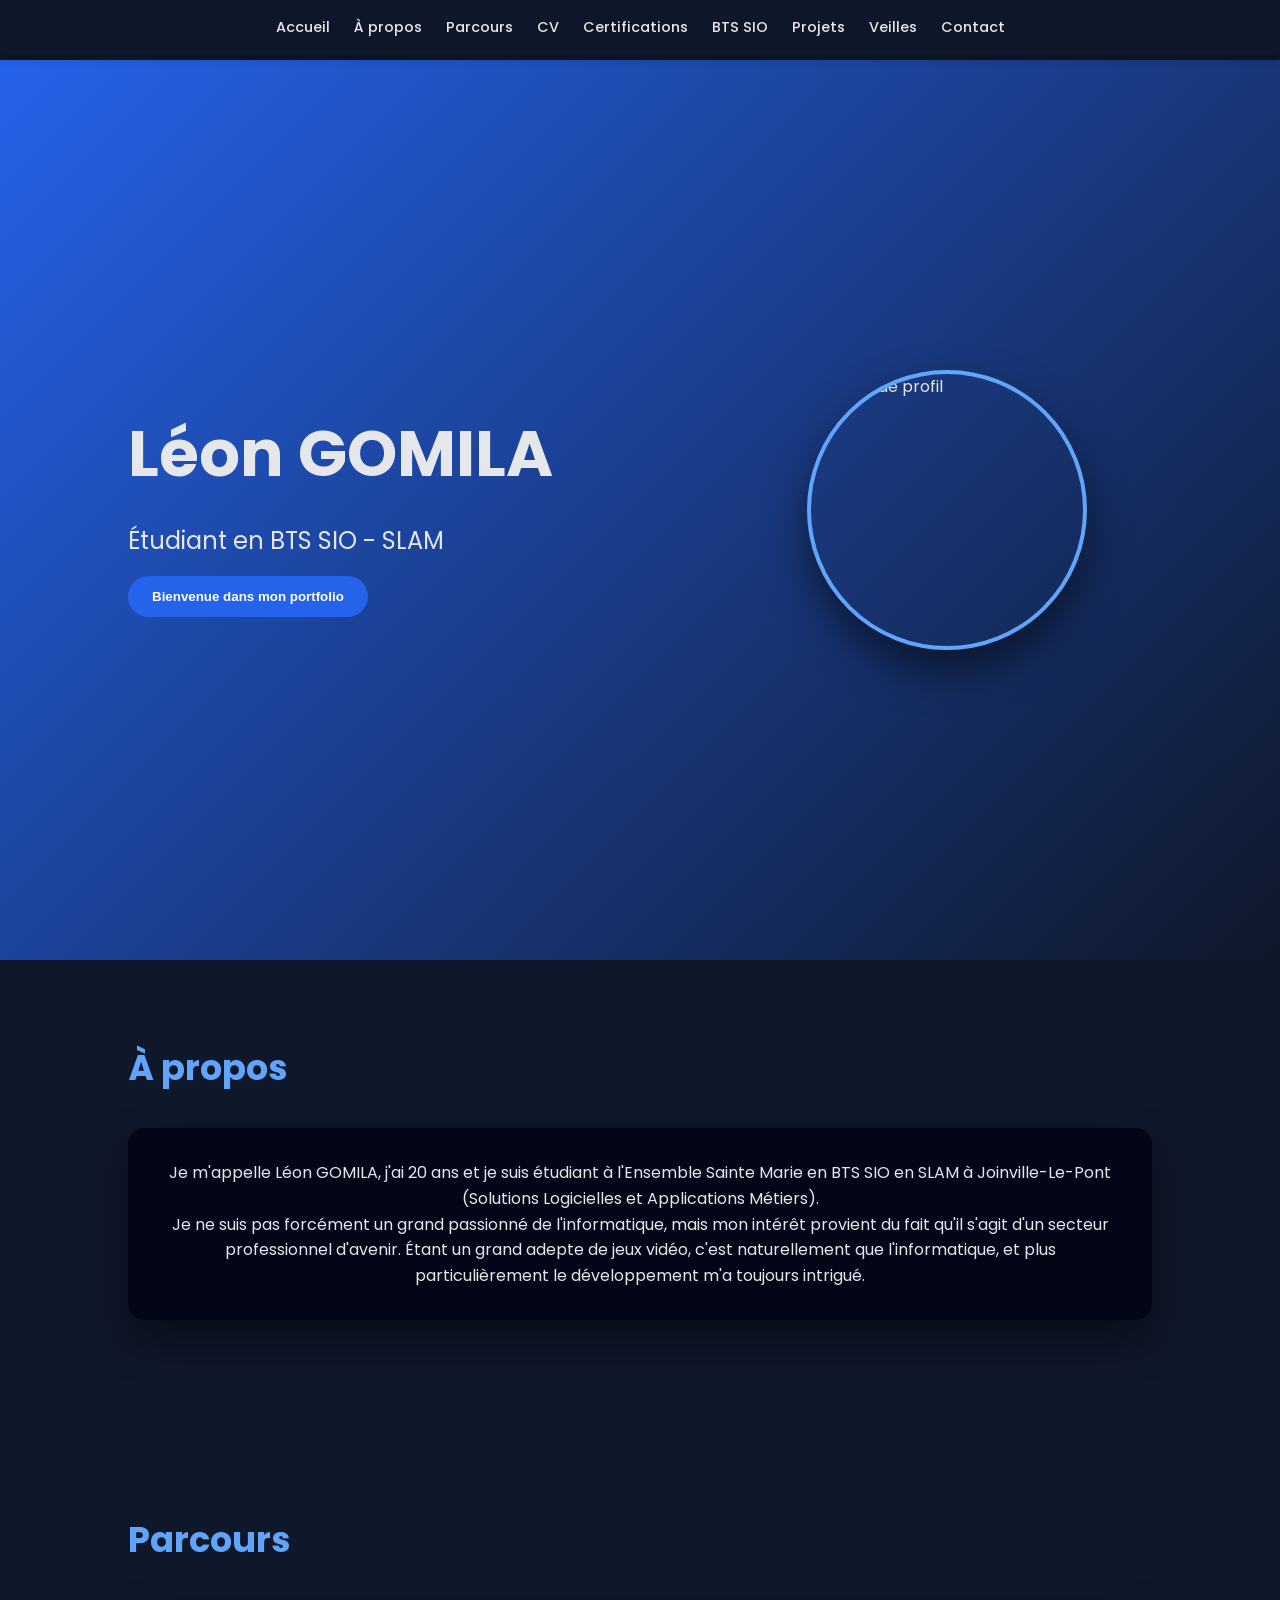
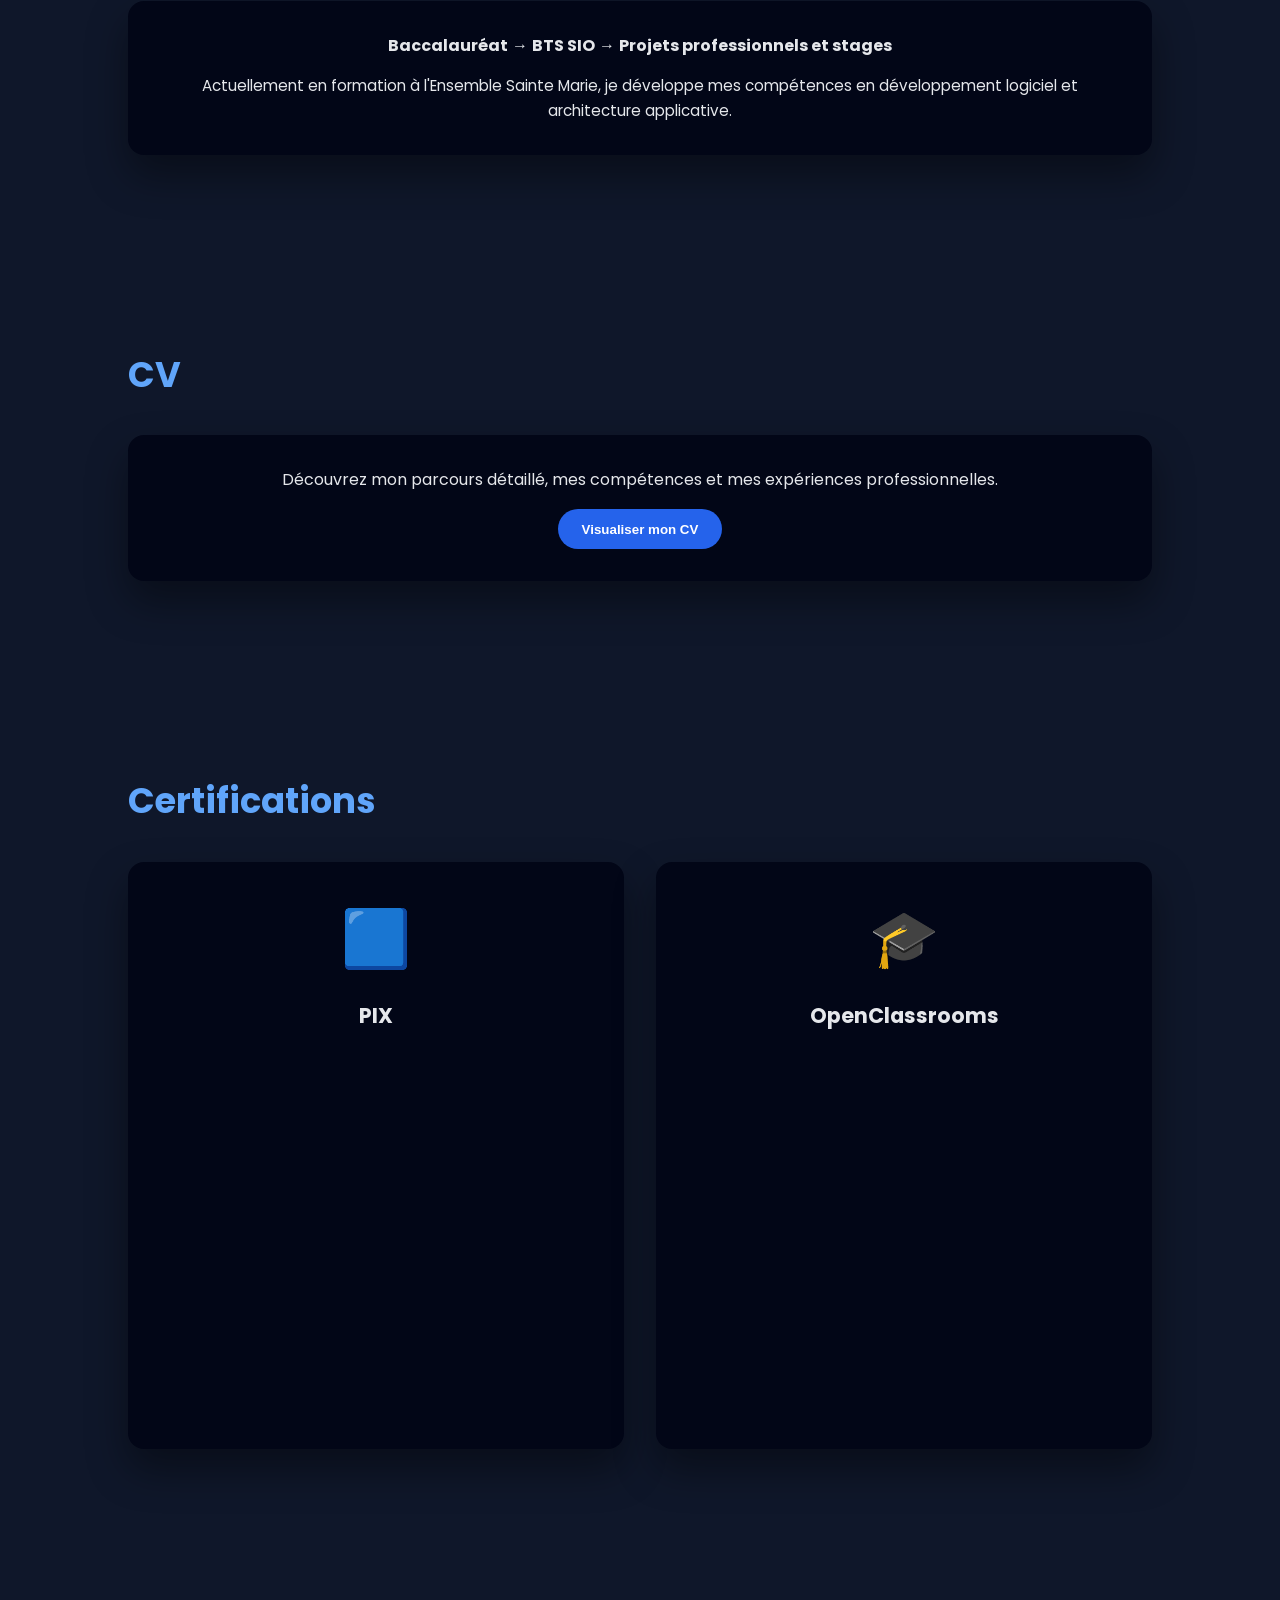
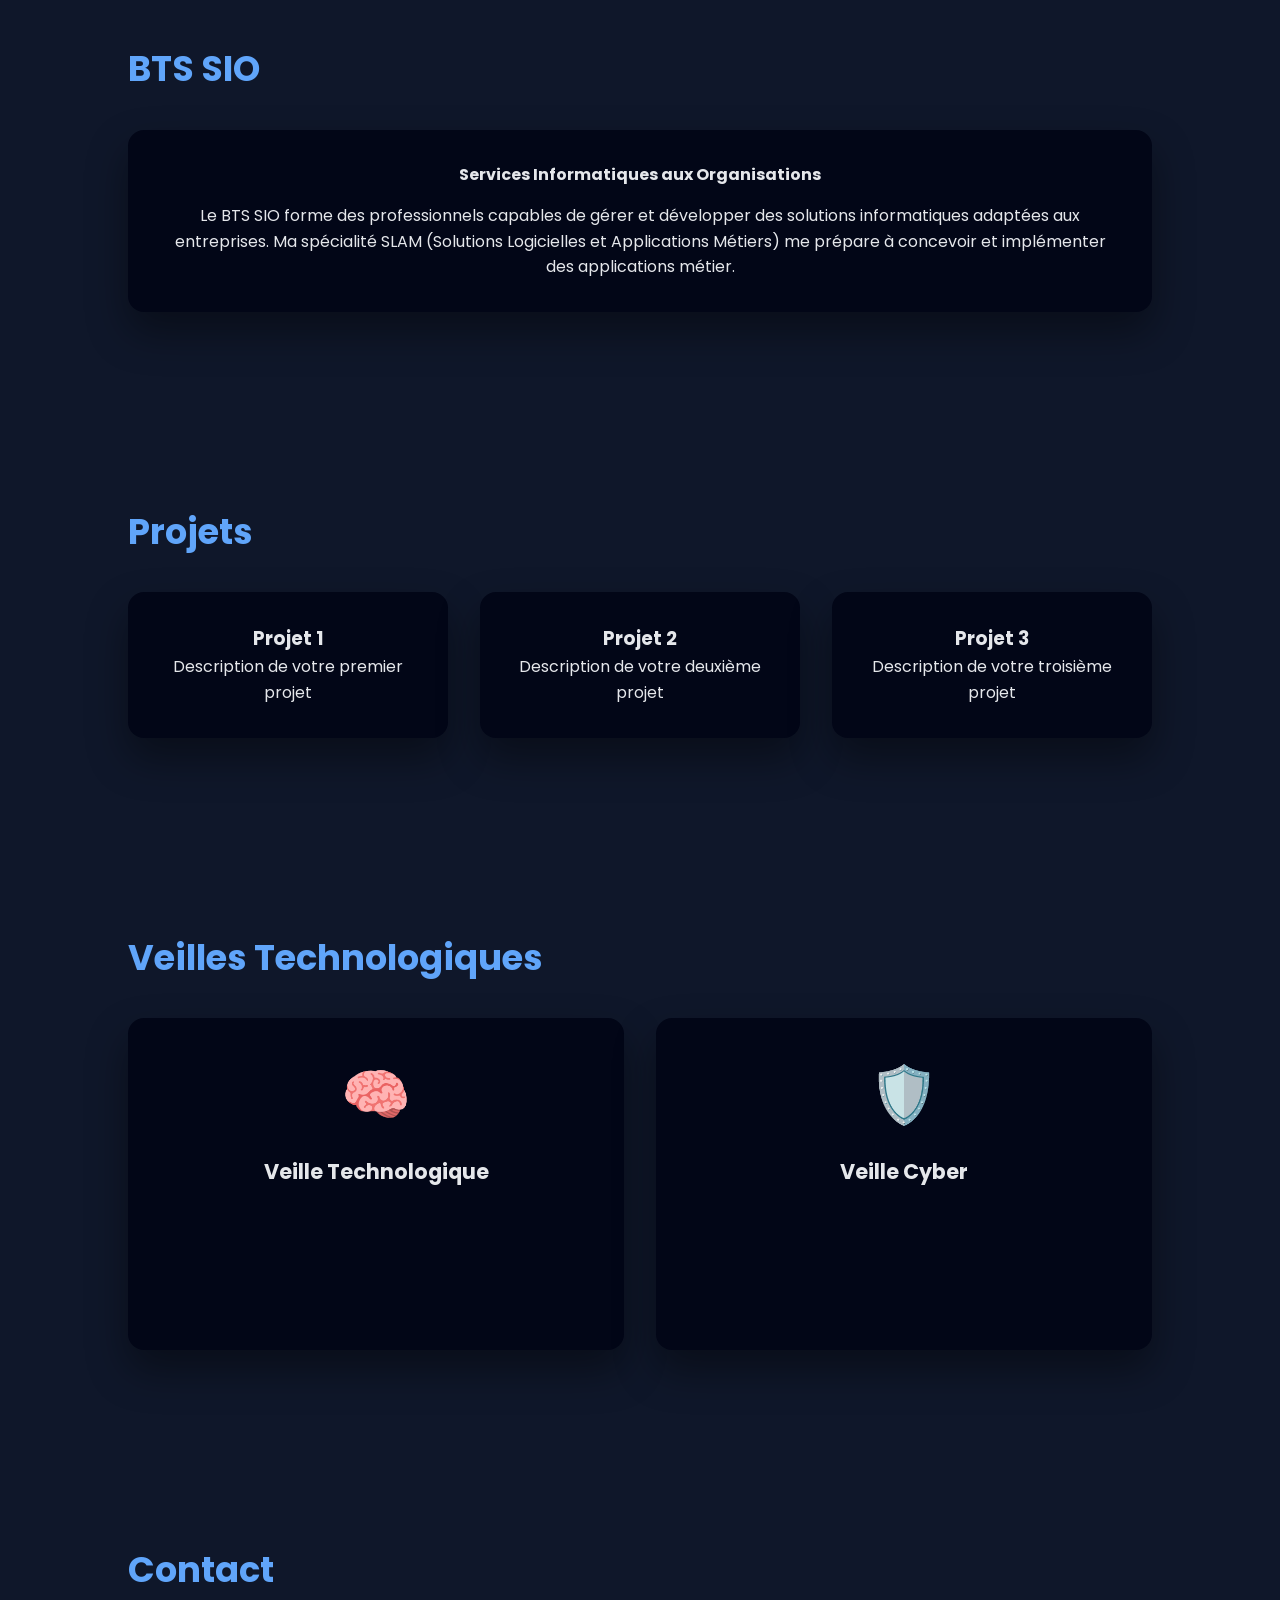
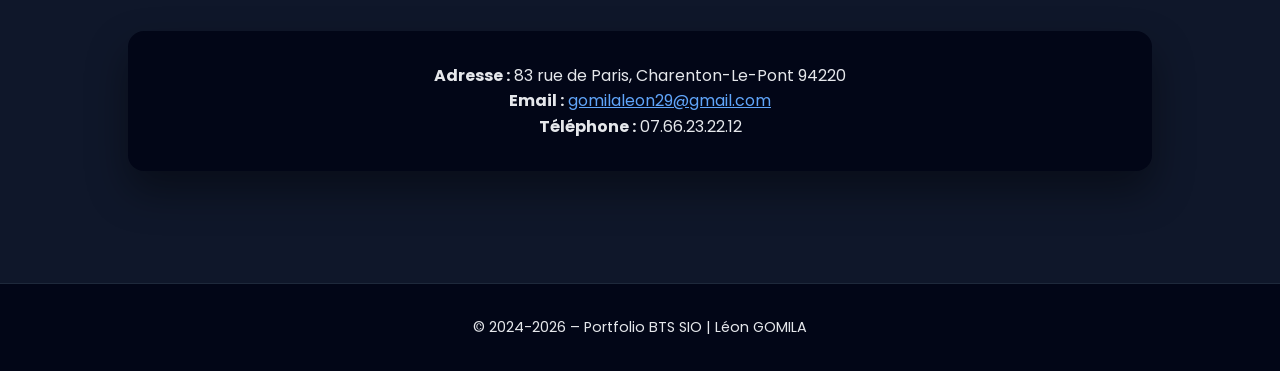
==== index.html @ b3cb07de "Add files via upload" ====
<!DOCTYPE html>
<html lang="fr">
<head>
  <meta charset="UTF-8" />
  <meta name="viewport" content="width=device-width, initial-scale=1.0" />
  <title>Portfolio | Léon GOMILA - BTS SIO</title>
  <link href="https://fonts.googleapis.com/css2?family=Poppins:wght@300;400;600;700&display=swap" rel="stylesheet">
  <link rel="stylesheet" href="css/style.css">
</head>
<body>

<nav>
  <a href="#accueil">Accueil</a>
  <a href="#apropos">À propos</a>
  <a href="#parcours">Parcours</a>
  <a href="#cv">CV</a>
  <a href="#certifications">Certifications</a>
  <a href="#bts">BTS SIO</a>
  <a href="#projets">Projets</a>
  <a href="#veilles">Veilles</a>
  <a href="#contact">Contact</a>
</nav>

<header id="accueil">
  <div>
    <h1>Léon GOMILA</h1>
    <p>Étudiant en BTS SIO - SLAM</p>
    <button>Bienvenue dans mon portfolio</button>
  </div>

  <div class="hero-photo">
    <img src="assets/images/photo-profil.jpg" alt="Photo de profil">
  </div>
</header>

<section id="apropos">
  <h2>À propos</h2>
  <div class="card">
    <p>Je m'appelle Léon GOMILA, j'ai 20 ans et je suis étudiant à l'Ensemble Sainte Marie en BTS SIO en SLAM à Joinville-Le-Pont (Solutions Logicielles et Applications Métiers).</p>
    
    <p>Je ne suis pas forcément un grand passionné de l'informatique, mais mon intérêt provient du fait qu'il s'agit d'un secteur professionnel d'avenir. Étant un grand adepte de jeux vidéo, c'est naturellement que l'informatique, et plus particulièrement le développement m'a toujours intrigué.</p>
  </div>
</section>

<section id="parcours">
  <h2>Parcours</h2>
  <div class="card">
    <p><strong>Baccalauréat</strong> → <strong>BTS SIO</strong> → <strong>Projets professionnels et stages</strong></p>
    <p style="margin-top: 1rem; font-size: 0.95rem;">Actuellement en formation à l'Ensemble Sainte Marie, je développe mes compétences en développement logiciel et architecture applicative.</p>
  </div>
</section>

<section id="cv">
  <h2>CV</h2>
  <div class="card">
    <p>Découvrez mon parcours détaillé, mes compétences et mes expériences professionnelles.</p>
    <a href="assets/pdf/CV.pdf"><button>Visualiser mon CV</button></a>
  </div>
</section>

<section id="certifications">
  <h2>Certifications</h2>
  <div class="grid">

    <div class="card cert">
      <div class="cert-icon">🟦</div>
      <h3>PIX</h3>
      <div class="cert-hover">
        <p>Certificat PIX - Compétences numériques</p>
        <a href="assets/pdf/certificat-PIX.pdf"><button>Voir le Certificat</button></a>
      </div>
    </div>

    <div class="card cert">
      <div class="cert-icon">🎓</div>
      <h3>OpenClassrooms</h3>
      <div class="cert-hover">
        <p>• Initiez-vous au test et à la qualité logiciel</p>
        <p>• Écrivez la documentation technique</p>
        <p>• Initiez-vous au Deep Learning</p>
        <p>• Objectif IA : l'intelligence artificielle</p>
        <p>• Gérez votre projet informatique</p>
        <p>• Gestion de projet agile</p>
        <p>• Gérer du code avec Git et GitHub</p>
        <p>• Sécurisez vos applications</p>
        <p>• ANSSI : 12 pratiques de sécurité</p>
        <p>• Découvrez la sécurité numérique</p>
        <p>• Analysez et gérez les risques SI</p>
        <a href="assets/pdf/certifications-openclassrooms.pdf"><button>Voir les Certifications</button></a>
      </div>
    </div>

  </div>
</section>

<section id="bts">
  <h2>BTS SIO</h2>
  <div class="card">
    <p><strong>Services Informatiques aux Organisations</strong></p>
    <p style="margin-top: 1rem;">Le BTS SIO forme des professionnels capables de gérer et développer des solutions informatiques adaptées aux entreprises. Ma spécialité SLAM (Solutions Logicielles et Applications Métiers) me prépare à concevoir et implémenter des applications métier.</p>
  </div>
</section>

<section id="projets">
  <h2>Projets</h2>
  <div class="grid">
    <div class="card">
      <h3>Projet 1</h3>
      <p>Description de votre premier projet</p>
    </div>
    <div class="card">
      <h3>Projet 2</h3>
      <p>Description de votre deuxième projet</p>
    </div>
    <div class="card">
      <h3>Projet 3</h3>
      <p>Description de votre troisième projet</p>
    </div>
  </div>
</section>

<section id="veilles">
  <h2>Veilles Technologiques</h2>
  <div class="grid">

    <div class="card cert">
      <div class="cert-icon">🧠</div>
      <h3>Veille Technologique</h3>
      <div class="cert-hover">
        <p>• Frameworks & langages récents</p>
        <p>• Intelligence artificielle & IA générative</p>
        <p>• Cloud, DevOps & outils modernes</p>
        <p>• Nouvelles pratiques de développement</p>
      </div>
    </div>

    <div class="card cert">
      <div class="cert-icon">🛡️</div>
      <h3>Veille Cyber</h3>
      <div class="cert-hover">
        <p>• Vulnérabilités & failles récentes</p>
        <p>• Actualités ANSSI / CERT-FR</p>
        <p>• Bonnes pratiques de sécurité</p>
        <p>• Attaques et moyens de protection</p>
      </div>
    </div>

  </div>
</section>

<section id="contact">
  <h2>Contact</h2>
  <div class="card">
    <p><strong>Adresse :</strong> 83 rue de Paris, Charenton-Le-Pont 94220</p>
    <p><strong>Email :</strong> <a href="mailto:gomilaleon29@gmail.com" style="color: #60a5fa;">gomilaleon29@gmail.com</a></p>
    <p><strong>Téléphone :</strong> 07.66.23.22.12</p>
  </div>
</section>

<footer>
  <p>© 2024-2026 – Portfolio BTS SIO | Léon GOMILA</p>
</footer>

<script src="js/script.js"></script>
</body>
</html>
---- css/style.css ----
* {
  margin: 0;
  padding: 0;
  box-sizing: border-box;
}

body {
  font-family: 'Poppins', sans-serif;
  background: #0f172a;
  color: #e5e7eb;
  line-height: 1.6;
}

/* ===== NAVIGATION ===== */
nav {
  position: fixed;
  top: 0;
  width: 100%;
  background: rgba(15, 23, 42, 0.95);
  padding: 1rem;
  display: flex;
  justify-content: center;
  gap: 1.5rem;
  z-index: 100;
  box-shadow: 0 2px 10px rgba(0, 0, 0, 0.3);
}

nav a {
  color: #e5e7eb;
  text-decoration: none;
  font-size: 0.9rem;
  transition: color 0.3s;
  font-weight: 500;
}

nav a:hover {
  color: #60a5fa;
}

/* ===== HEADER / HERO ===== */
header {
  min-height: 100vh;
  display: grid;
  grid-template-columns: 1.2fr 0.8fr;
  align-items: center;
  padding: 0 10%;
  background: linear-gradient(135deg, #2563eb, #0f172a);
  margin-top: 60px;
}

header h1 {
  font-size: 4rem;
  font-weight: 700;
  text-align: left;
}

header p {
  font-size: 1.5rem;
  margin-top: 1rem;
  text-align: left;
}

.hero-photo {
  display: flex;
  justify-content: center;
}

.hero-photo img {
  width: 280px;
  height: 280px;
  object-fit: cover;
  border-radius: 50%;
  border: 4px solid #60a5fa;
  box-shadow: 0 20px 40px rgba(0, 0, 0, 0.5);
}

/* ===== SECTIONS ===== */
section {
  padding: 5rem 10%;
}

section h2 {
  font-size: 2.2rem;
  margin-bottom: 2rem;
  color: #60a5fa;
}

/* ===== CARDS ===== */
.card {
  background: #020617;
  padding: 2rem;
  border-radius: 16px;
  box-shadow: 0 20px 40px rgba(0, 0, 0, 0.4);
  margin-bottom: 2rem;
  text-align: center;
  transition: transform 0.3s, box-shadow 0.3s;
}

.card:hover {
  transform: translateY(-4px);
  box-shadow: 0 30px 50px rgba(37, 99, 235, 0.2);
}

/* ===== GRID ===== */
.grid {
  display: grid;
  grid-template-columns: repeat(auto-fit, minmax(220px, 1fr));
  gap: 2rem;
}

/* ===== CERTIFICATIONS & VEILLES ===== */
.cert {
  position: relative;
  cursor: pointer;
  transition: transform 0.3s;
}

.cert:hover {
  transform: translateY(-6px);
}

.cert-icon {
  font-size: 3.5rem;
  color: #60a5fa;
  margin-bottom: 1rem;
}

.cert h3 {
  font-size: 1.3rem;
  margin-bottom: 1rem;
  color: #e5e7eb;
}

.cert-hover {
  opacity: 0;
  transform: translateY(10px);
  transition: opacity 0.3s, transform 0.3s;
  margin-top: 1rem;
  font-size: 0.85rem;
}

.cert:hover .cert-hover {
  opacity: 1;
  transform: translateY(0);
}

.cert-hover p {
  margin: 0.5rem 0;
  line-height: 1.5;
}

/* ===== BUTTONS ===== */
button {
  background: #2563eb;
  border: none;
  padding: 0.8rem 1.5rem;
  border-radius: 30px;
  color: white;
  font-weight: 600;
  cursor: pointer;
  transition: transform 0.2s, background 0.3s;
  margin-top: 1rem;
}

button:hover {
  background: #1d4ed8;
  transform: translateY(-2px);
}

/* ===== FOOTER ===== */
footer {
  text-align: center;
  padding: 2rem;
  background: #020617;
  font-size: 0.9rem;
  border-top: 1px solid #1e293b;
}

/* ===== RESPONSIVE ===== */
@media (max-width: 768px) {
  header {
    grid-template-columns: 1fr;
    margin-top: 60px;
    padding: 2rem 5%;
  }

  header h1 {
    font-size: 2.5rem;
    text-align: center;
  }

  header p {
    text-align: center;
  }

  .hero-photo {
    margin-top: 2rem;
  }

  nav {
    flex-wrap: wrap;
    gap: 1rem;
    padding: 0.5rem;
  }

  nav a {
    font-size: 0.8rem;
  }

  section {
    padding: 3rem 5%;
  }

  section h2 {
    font-size: 1.8rem;
  }

  .grid {
    grid-template-columns: 1fr;
  }
}
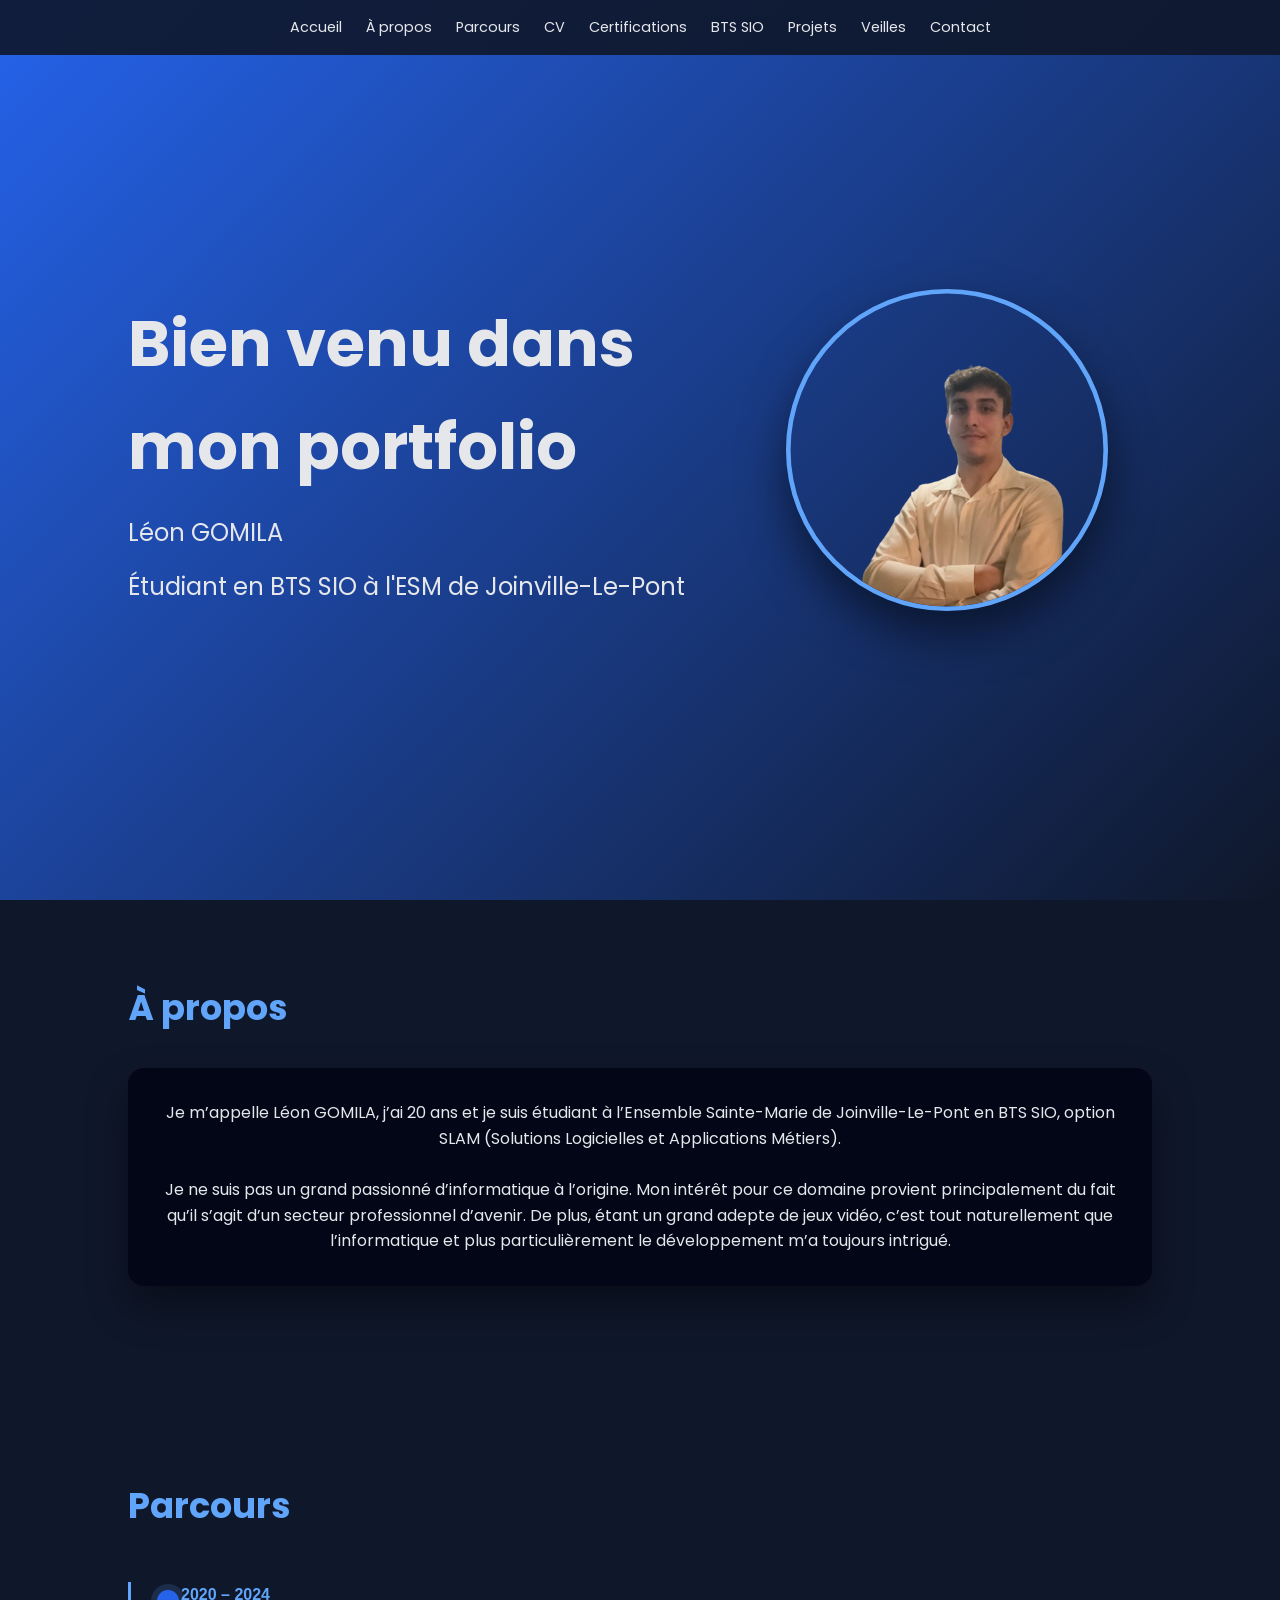
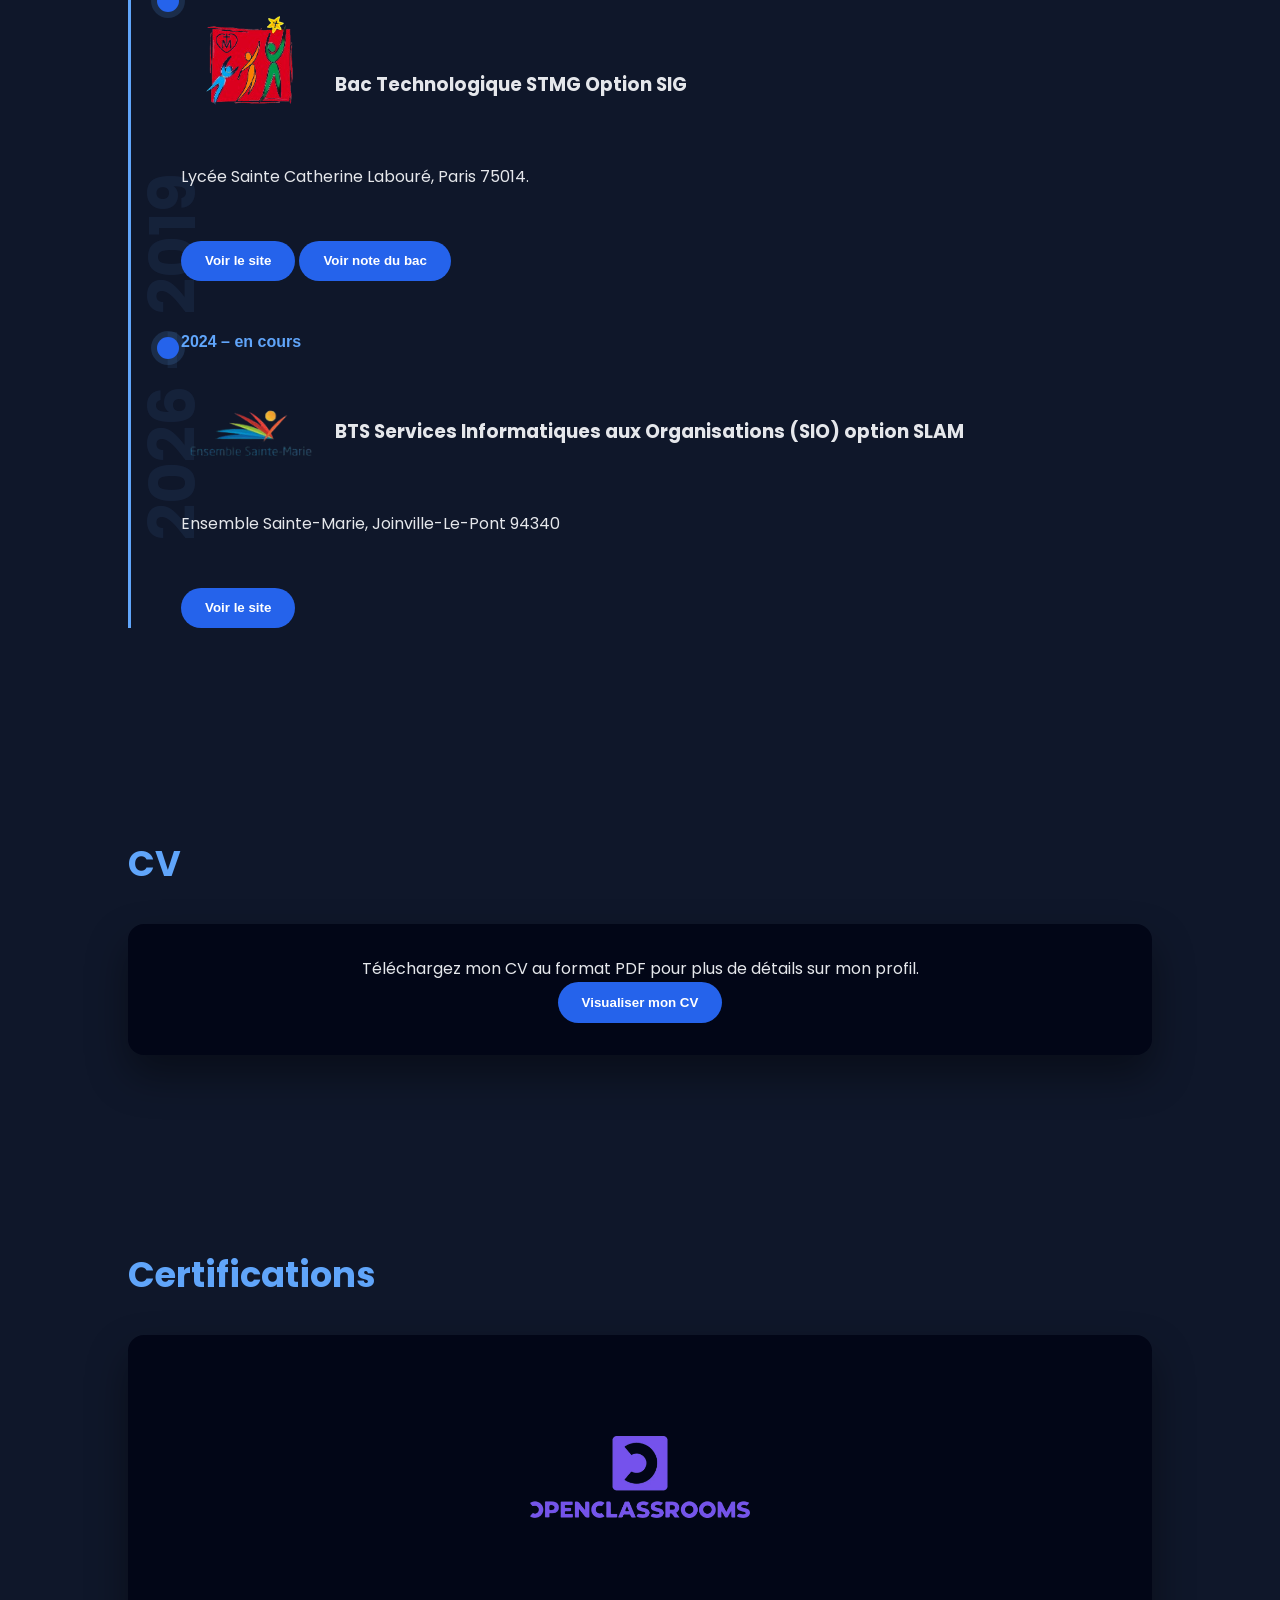
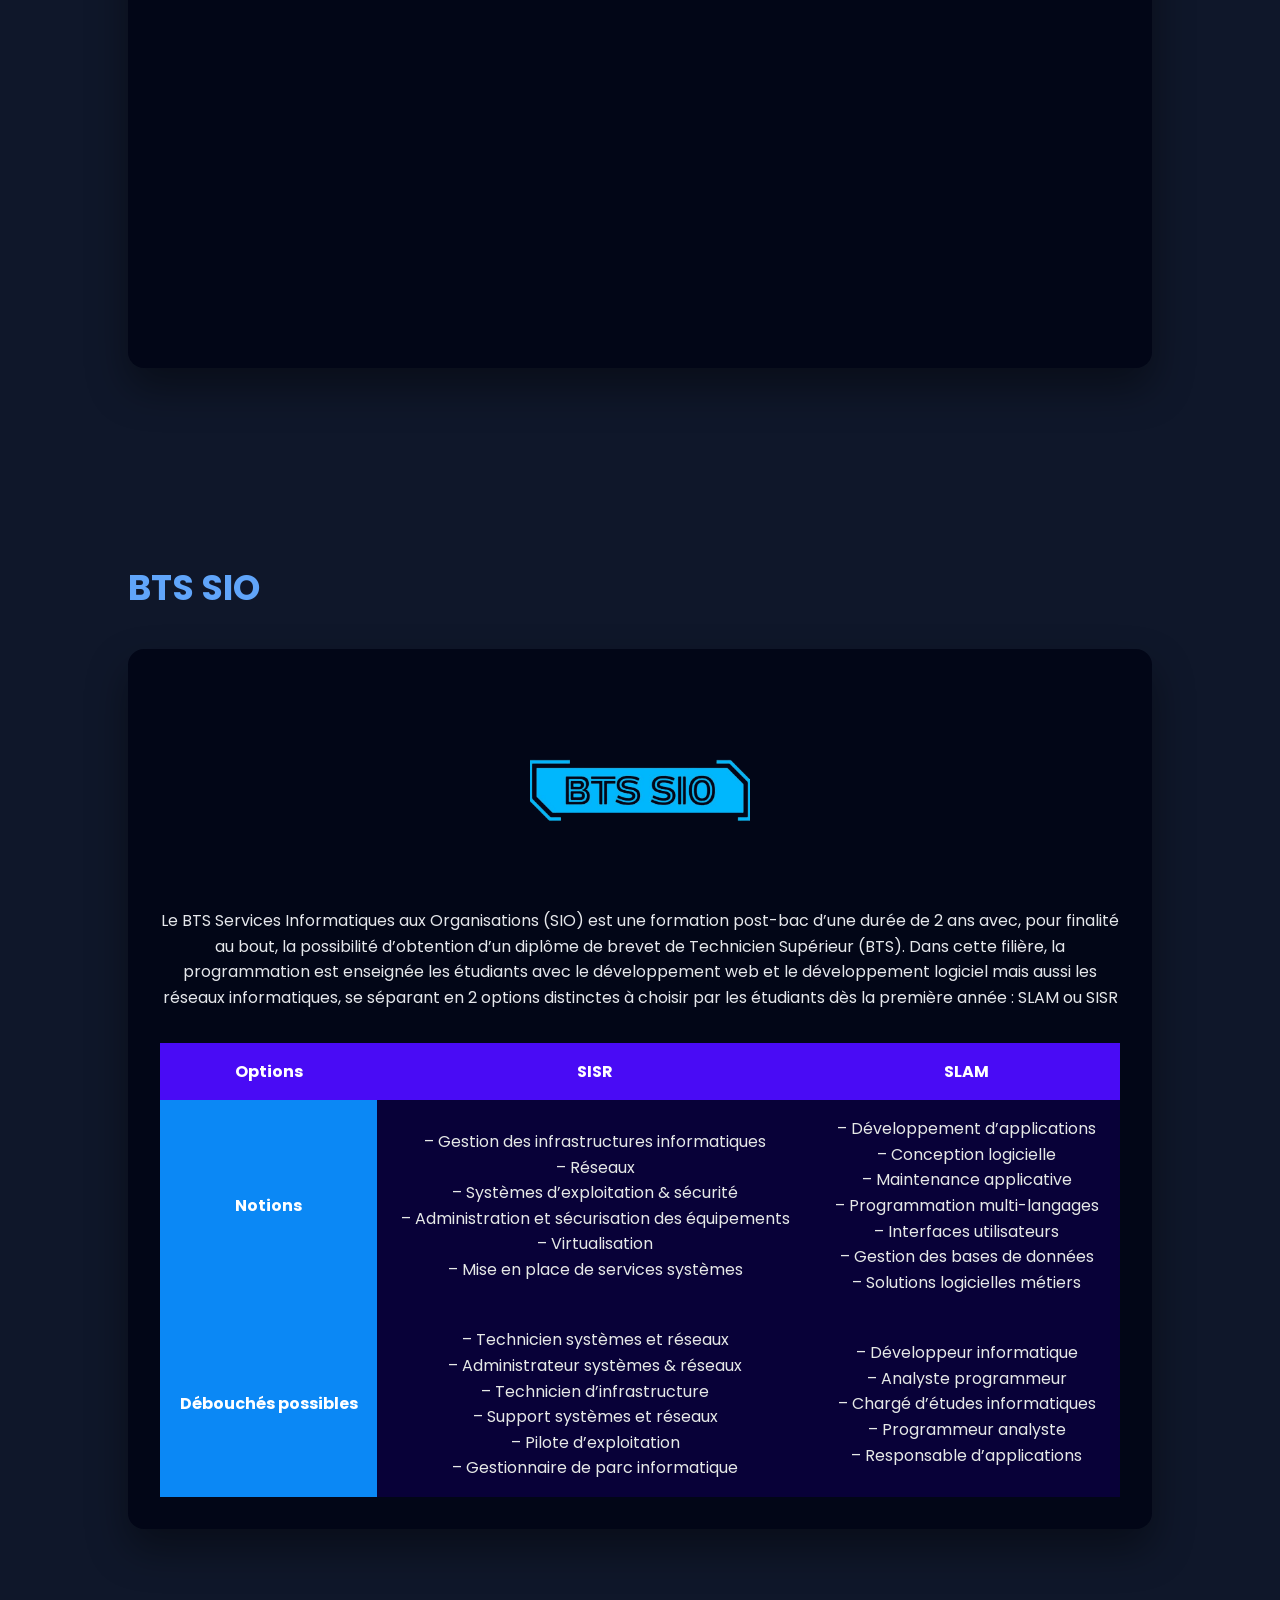
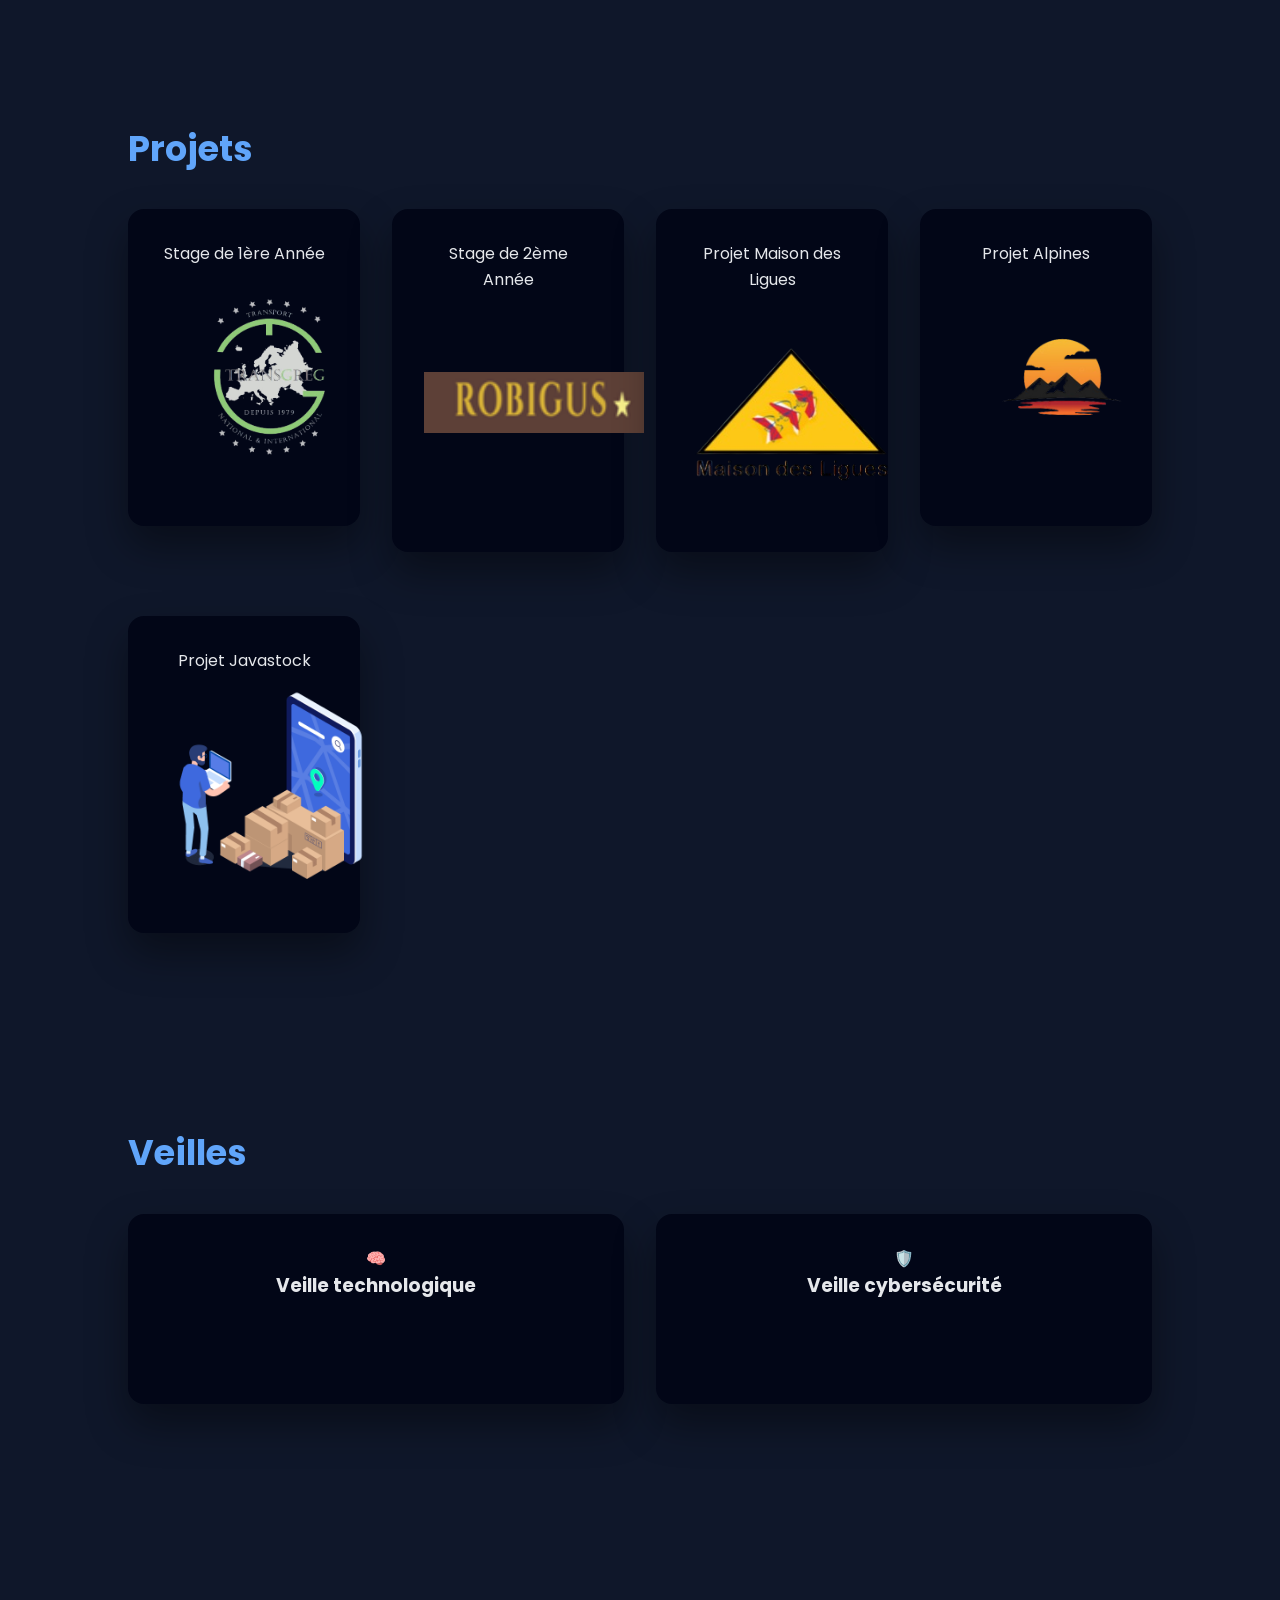
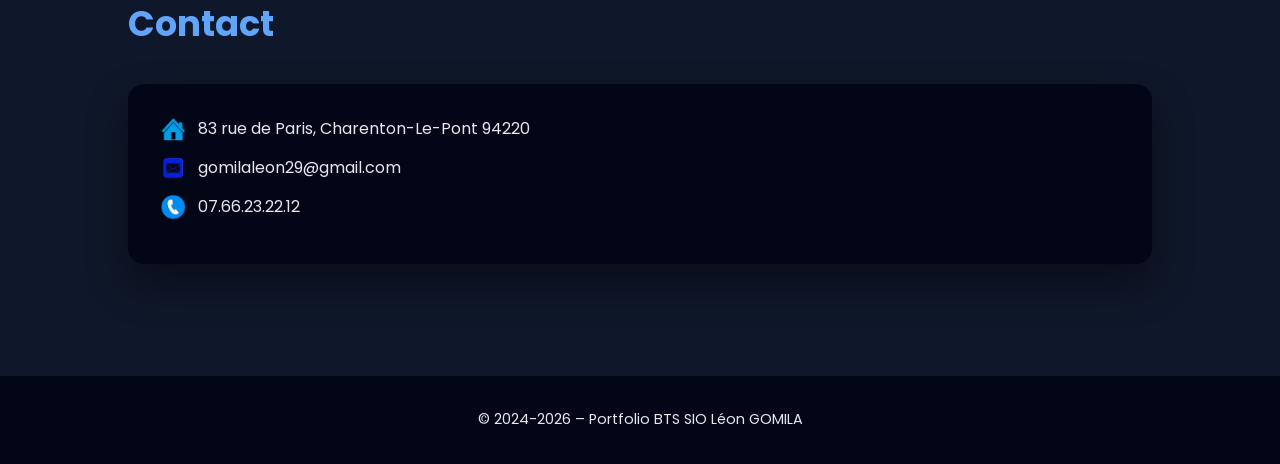
==== commit 8d045c87: "Add files via upload" ====
--- a/index.html
+++ b/index.html
@@ -3,9 +3,214 @@
 <head>
   <meta charset="UTF-8" />
   <meta name="viewport" content="width=device-width, initial-scale=1.0" />
-  <title>Portfolio | Léon GOMILA - BTS SIO</title>
+  <title>Portfolio | BTS SIO</title>
   <link href="https://fonts.googleapis.com/css2?family=Poppins:wght@300;400;600;700&display=swap" rel="stylesheet">
-  <link rel="stylesheet" href="css/style.css">
+  <style>
+    * { margin: 0; padding: 0; box-sizing: border-box; }
+    body {
+      font-family: 'Poppins', sans-serif;
+      background: #0f172a;
+      color: #e5e7eb;
+      line-height: 1.6;
+    }
+    header {
+      min-height: 100vh;
+      display: grid;
+      grid-template-columns: 1.2fr 0.8fr;
+      align-items: center;
+      padding: 0 10%;
+      background: linear-gradient(135deg, #2563eb, #0f172a);
+    }
+    header h1 {
+      font-size: 4rem;
+      font-weight: 700;
+      text-align: left;
+    }
+    header p {
+      font-size: 1.5rem;
+      margin-top: 1rem;
+      text-align: left;
+    }
+    nav {
+      position: fixed;
+      top: 0; width: 100%;
+      background: rgba(15,23,42,0.9);
+      padding: 1rem;
+      display: flex;
+      justify-content: center;
+      gap: 1.5rem;
+      z-index: 100;
+    }
+    nav a {
+      color: #e5e7eb;
+      text-decoration: none;
+      font-size: 0.9rem;
+      transition: color 0.3s;
+    }
+    nav a:hover { color: #60a5fa; }
+    section { padding: 5rem 10%; }
+    section h2 {
+      font-size: 2.2rem;
+      margin-bottom: 2rem;
+      color: #60a5fa;
+    }
+    .card {
+      background: #020617;
+      padding: 2rem;
+      border-radius: 16px;
+      box-shadow: 0 20px 40px rgba(0,0,0,0.4);
+      margin-bottom: 2rem;
+      text-align: center;
+    }
+    .grid {
+      display: grid;
+      grid-template-columns: repeat(auto-fit, minmax(220px, 1fr));
+      gap: 2rem;
+    }
+
+    /* CERTIFICATIONS */
+    .cert {
+      position: relative;
+      cursor: pointer;
+      transition: transform 0.3s;
+    }
+    .cert:hover { transform: translateY(-6px); }
+    .cert-logo {
+  width: 220px;      
+  height: 220px;
+  object-fit: contain;
+}
+
+    .cert-hover {
+      opacity: 0;
+      transform: translateY(10px);
+      transition: opacity 0.3s, transform 0.3s;
+      margin-top: 0.1rem;
+      font-size: 0.9rem;
+    }
+    .cert:hover .cert-hover {
+      opacity: 1;
+      transform: translateY(0);
+    }
+
+    /* TIMELINE PARCOURS */
+    .timeline {
+      position: relative;
+      margin-top: 3rem;
+      padding-left: 40px;
+      border-left: 3px solid #60a5fa;
+    }
+    .timeline::before {
+      content: '2026 – 2019';
+      position: absolute;
+      left: -90px;
+      top: 50%;
+      transform: rotate(-90deg) translateY(-50%);
+      font-size: 4rem;
+      font-weight: 700;
+      color: rgba(96,165,250,0.08);
+      white-space: nowrap;
+    }
+    .timeline-item {
+      margin-bottom: 3rem;
+      position: relative;
+      padding-left: 10px;
+      transition: transform 0.3s;
+    }
+    .timeline-item:hover {
+      transform: translateX(8px);
+    }
+    .timeline-item::before {
+      content: '';
+      position: absolute;
+      left: -14px;
+      top: 8px;
+      width: 22px;
+      height: 22px;
+      background: #2563eb;
+      border-radius: 50%;
+      box-shadow: 0 0 0 6px rgba(96,165,250,0.15);
+    }
+    .timeline-logo {
+  width: 140px;
+  height: 140px;
+  object-fit: contain;
+  margin-right: 10px;
+  vertical-align: middle;
+}
+
+    .timeline-date {
+      font-weight: 600;
+      color: #60a5fa;
+    }
+    .timeline-content h3 {
+      margin: 0.5rem 0;
+    }
+
+    footer {
+      text-align: center;
+      padding: 2rem;
+      background: #020617;
+      font-size: 0.9rem;
+    }
+    button {
+      background: #2563eb;
+      border: none;
+      padding: 0.8rem 1.5rem;
+      border-radius: 30px;
+      color: white;
+      font-weight: 600;
+      cursor: pointer;
+      transition: transform 0.2s, background 0.3s;
+    }
+    button:hover {
+      background: #1d4ed8;
+      transform: translateY(-2px);
+    }
+
+    /* HERO PHOTO */
+    .hero-photo {
+      display: flex;
+      justify-content: center;
+    }
+    .hero-photo img {
+      width: 280px;
+      height: 280px;
+      object-fit: cover;
+      border-radius: 50%;
+      border: 4px solid #60a5fa;
+      box-shadow: 0 20px 40px rgba(0,0,0,0.5);
+
+      transform: scale(1.15);
+    }
+    .contact-item {
+  display: flex;
+  align-items: center;
+  gap: 12px;
+  margin-bottom: 0.8rem;
+}
+
+.contact-logo {
+  width: 26px;      
+  height: 26px;
+  object-fit: contain;
+}
+
+.project-link {
+  text-decoration: none;
+  color: inherit;
+}
+
+.project-card {
+  cursor: pointer;
+  transition: transform 0.3s, box-shadow 0.3s;
+}
+
+.project-card:hover {
+  transform: translateY(-8px);
+  box-shadow: 0 25px 50px rgba(0,0,0,0.5);
+}
+  </style>
 </head>
 <body>
 
@@ -23,38 +228,66 @@
 
 <header id="accueil">
   <div>
-    <h1>Léon GOMILA</h1>
-    <p>Étudiant en BTS SIO - SLAM</p>
-    <button>Bienvenue dans mon portfolio</button>
+    <h1>Bien venu dans mon portfolio</h1>
+    <p>Léon GOMILA</p>
+    <p>Étudiant en BTS SIO à l'ESM de Joinville-Le-Pont</p>
   </div>
 
   <div class="hero-photo">
-    <img src="assets/images/photo-profil.jpg" alt="Photo de profil">
+    <img src="moi.png" alt="Photo de profil">
   </div>
 </header>
 
 <section id="apropos">
   <h2>À propos</h2>
   <div class="card">
-    <p>Je m'appelle Léon GOMILA, j'ai 20 ans et je suis étudiant à l'Ensemble Sainte Marie en BTS SIO en SLAM à Joinville-Le-Pont (Solutions Logicielles et Applications Métiers).</p>
-    
-    <p>Je ne suis pas forcément un grand passionné de l'informatique, mais mon intérêt provient du fait qu'il s'agit d'un secteur professionnel d'avenir. Étant un grand adepte de jeux vidéo, c'est naturellement que l'informatique, et plus particulièrement le développement m'a toujours intrigué.</p>
+     <p>
+  Je m’appelle Léon GOMILA, j’ai 20 ans et je suis étudiant à l’Ensemble Sainte-Marie de Joinville-Le-Pont en BTS SIO, option SLAM (Solutions Logicielles et Applications Métiers).
+<br><br>
+Je ne suis pas un grand passionné d’informatique à l’origine. Mon intérêt pour ce domaine provient principalement du fait qu’il s’agit d’un secteur professionnel d’avenir. De plus, étant un grand adepte de jeux vidéo, c’est tout naturellement que l’informatique et plus particulièrement le développement m’a toujours intrigué.
+  </p>
   </div>
 </section>
 
 <section id="parcours">
   <h2>Parcours</h2>
-  <div class="card">
-    <p><strong>Baccalauréat</strong> → <strong>BTS SIO</strong> → <strong>Projets professionnels et stages</strong></p>
-    <p style="margin-top: 1rem; font-size: 0.95rem;">Actuellement en formation à l'Ensemble Sainte Marie, je développe mes compétences en développement logiciel et architecture applicative.</p>
+  <div class="timeline">
+
+    <div class="timeline-item">
+      <span class="timeline-date">2020 – 2024</span>
+      <div class="timeline-content">
+        <h3>
+        <img src="lcl.png" alt="STMG" class="timeline-logo">
+        Bac Technologique STMG Option SIG
+        </h3>
+        <p>Lycée Sainte Catherine Labouré, Paris 75014.</p>
+        <br><br>
+        <a href="https://www.saintecatherinelaboure.com/"><button>Voir le site</button></a>
+        <a href="Notes bac.pdf"><button>Voir note du bac</button></a>
+      </div>
+    </div>
+
+    <div class="timeline-item">
+      <span class="timeline-date">2024 – en cours</span>
+      <div class="timeline-content">
+        <h3>
+        <img src="esm.png" alt="BTS SIO" class="timeline-logo">
+        BTS Services Informatiques aux Organisations (SIO) option SLAM 
+        </h3>
+        <p>Ensemble Sainte-Marie, Joinville-Le-Pont 94340</p>
+        <br><br>
+        <a href="https://ensemblesaintemarie.fr/superieur/"><button>Voir le site</button></a>
+      </div>
+    </div>
+
   </div>
 </section>
 
 <section id="cv">
   <h2>CV</h2>
   <div class="card">
-    <p>Découvrez mon parcours détaillé, mes compétences et mes expériences professionnelles.</p>
-    <a href="assets/pdf/CV.pdf"><button>Visualiser mon CV</button></a>
+    <p>Téléchargez mon CV au format PDF pour plus de détails sur mon profil.</p>
+     <a href="CV .pdf"><button>Visualiser mon CV</button></a>
   </div>
 </section>
 
@@ -62,31 +295,25 @@
   <h2>Certifications</h2>
   <div class="grid">
 
+
     <div class="card cert">
-      <div class="cert-icon">🟦</div>
-      <h3>PIX</h3>
+      <div class="cert-icon">
+  <img src="opencr.png" alt="OpenClassrooms" class="cert-logo">
+</div>
       <div class="cert-hover">
-        <p>Certificat PIX - Compétences numériques</p>
-        <a href="assets/pdf/certificat-PIX.pdf"><button>Voir le Certificat</button></a>
-      </div>
-    </div>
-
-    <div class="card cert">
-      <div class="cert-icon">🎓</div>
-      <h3>OpenClassrooms</h3>
-      <div class="cert-hover">
-        <p>• Initiez-vous au test et à la qualité logiciel</p>
-        <p>• Écrivez la documentation technique</p>
-        <p>• Initiez-vous au Deep Learning</p>
-        <p>• Objectif IA : l'intelligence artificielle</p>
-        <p>• Gérez votre projet informatique</p>
-        <p>• Gestion de projet agile</p>
-        <p>• Gérer du code avec Git et GitHub</p>
-        <p>• Sécurisez vos applications</p>
-        <p>• ANSSI : 12 pratiques de sécurité</p>
-        <p>• Découvrez la sécurité numérique</p>
-        <p>• Analysez et gérez les risques SI</p>
-        <a href="assets/pdf/certifications-openclassrooms.pdf"><button>Voir les Certifications</button></a>
+         <p>•  Initiez-vous au test et à la qualité logiciel</p>
+         <p>•  Ecrivez la documentation technique de votre projet </p>
+         <p>•  Initiez-vous au Deep Learning</p>
+         <p>•  Objectif IA : initez-vous à l'intelligence artificielle</p>
+         <p>•  Gerez votre projet informatique facilement</p>
+         <p>•  Initiez-vous à la gestion de projet agile</p>
+         <p>•  Gérer du code avec Git et GitHub</p>
+         <p>•  Sécurisez vos applications</p>
+         <p>•  Protégez vos système numériques connectés grace aux 12 pratiques de l'ANSSI</p>
+         <p>•  Découvrez les bases de la sécurité numériques</p>
+         <p>•  Analysez et gerez des risques SI</p>
+        <br><br>
+        <a href="MES CERTIFICATIONS OPENCLASSROOM.pdf"><button>Voir mes Certifications</button></a>
       </div>
     </div>
 
@@ -96,71 +323,157 @@
 <section id="bts">
   <h2>BTS SIO</h2>
   <div class="card">
-    <p><strong>Services Informatiques aux Organisations</strong></p>
-    <p style="margin-top: 1rem;">Le BTS SIO forme des professionnels capables de gérer et développer des solutions informatiques adaptées aux entreprises. Ma spécialité SLAM (Solutions Logicielles et Applications Métiers) me prépare à concevoir et implémenter des applications métier.</p>
-  </div>
-</section>
+    <img src="SIO-removebg-preview.png" alt="BTS SIO" class="cert-logo">
+    <p>Le BTS Services Informatiques aux Organisations (SIO) est une formation post-bac d’une durée de 2 ans avec, pour finalité au bout, la possibilité d’obtention d’un diplôme de brevet de Technicien Supérieur (BTS). Dans cette filière, la programmation est enseignée les étudiants avec le développement web et le développement logiciel mais aussi les réseaux informatiques, se séparant en 2 options distinctes à choisir par les étudiants dès la première année : SLAM ou SISR</p>
+    <div style="overflow-x:auto; margin-top:2rem;">
+      <table style="width:100%; border-collapse:collapse; color:#e6e9e7;">
+        <thead>
+          <tr style="background:#490bf5; color:white;">
+            <th style="padding:1rem;">Options</th>
+            <th style="padding:1rem;">SISR</th>
+            <th style="padding:1rem;">SLAM</th>
+          </tr>
+        </thead>
+        <tbody>
+          <tr>
+            <th style="background:#0b88f5; color:white; padding:1rem;">Notions</th>
+            <td style="background:#080138; padding:1rem;">
+              – Gestion des infrastructures informatiques<br>
+              – Réseaux<br>
+              – Systèmes d’exploitation & sécurité<br>
+              – Administration et sécurisation des équipements<br>
+              – Virtualisation<br>
+              – Mise en place de services systèmes
+            </td>
+            <td style="background:#080138; padding:1rem;">
+              – Développement d’applications<br>
+              – Conception logicielle<br>
+              – Maintenance applicative<br>
+              – Programmation multi-langages<br>
+              – Interfaces utilisateurs<br>
+              – Gestion des bases de données<br>
+              – Solutions logicielles métiers
+            </td>
+          </tr>
+          <tr>
+            <th style="background:#0b88f5; color:white; padding:1rem;">Débouchés possibles</th>
+            <td style="background:#080138; padding:1rem;">
+              – Technicien systèmes et réseaux<br>
+              – Administrateur systèmes & réseaux<br>
+              – Technicien d’infrastructure<br>
+              – Support systèmes et réseaux<br>
+              – Pilote d’exploitation<br>
+              – Gestionnaire de parc informatique
+            </td>
+            <td style="background:#080138; padding:1rem;">
+              – Développeur informatique<br>
+              – Analyste programmeur<br>
+              – Chargé d’études informatiques<br>
+              – Programmeur analyste<br>
+              – Responsable d’applications
+            </td>
+          </tr>
+        </tbody>
+      </table>
+    </div>
+  </div>
+</section>
+
+  </div>
+</section>
+
 
 <section id="projets">
   <h2>Projets</h2>
   <div class="grid">
-    <div class="card">
-      <h3>Projet 1</h3>
-      <p>Description de votre premier projet</p>
-    </div>
-    <div class="card">
-      <h3>Projet 2</h3>
-      <p>Description de votre deuxième projet</p>
-    </div>
-    <div class="card">
-      <h3>Projet 3</h3>
-      <p>Description de votre troisième projet</p>
-    </div>
-  </div>
-</section>
-
+      <a href="Transgregpage.html" class="project-link">
+      <div class="card project-card">Stage de 1ère Année
+        <img src="Capture_d_écran_2025-09-30_113544-removebg-preview.png" alt="Transgreg" class="cert-logo">
+      </div>
+    </a>
+     <a href="Robiguspage.html" class="project-link">
+      <div class="card project-card">Stage de 2ème Année
+        <img src="Capture d'écran 2026-01-12 092616.png" alt="Stage2A" class="cert-logo">
+      </div>
+    </a> 
+      <a href="MDL.html" class="project-link">
+      <div class="card project-card">Projet Maison des Ligues
+      <img src="Capture_d_écran_2026-02-02_235032-removebg-preview.png" alt="MDL" class="cert-logo">
+      </div>
+    </a>
+     <a href="Alpine.html" class="project-link">
+      <div class="card project-card">Projet Alpines
+       <img src="pngtree-mountain-logo-element-vector-emblem-isolated-background-white-image_350214-removebg-preview.png" alt="Alpines" class="cert-logo">
+    </div>
+    </a>
+      <a href="Javastock.html" class="project-link">
+      <div class="card project-card">Projet Javastock
+        <img src="solutions-GestionStock2.png" alt="Javastock" class="cert-logo">
+      </div>
+    </a>
+    </div>
+  </div>
+</section>
+  
 <section id="veilles">
-  <h2>Veilles Technologiques</h2>
+  <h2>Veilles</h2>
   <div class="grid">
 
-    <div class="card cert">
-      <div class="cert-icon">🧠</div>
-      <h3>Veille Technologique</h3>
-      <div class="cert-hover">
-        <p>• Frameworks & langages récents</p>
-        <p>• Intelligence artificielle & IA générative</p>
-        <p>• Cloud, DevOps & outils modernes</p>
-        <p>• Nouvelles pratiques de développement</p>
-      </div>
-    </div>
-
-    <div class="card cert">
-      <div class="cert-icon">🛡️</div>
-      <h3>Veille Cyber</h3>
-      <div class="cert-hover">
-        <p>• Vulnérabilités & failles récentes</p>
-        <p>• Actualités ANSSI / CERT-FR</p>
-        <p>• Bonnes pratiques de sécurité</p>
-        <p>• Attaques et moyens de protection</p>
-      </div>
-    </div>
-
-  </div>
-</section>
-
+    <a href="Veilletechno.html" class="project-link">
+      <div class="card cert project-card">
+        <div class="cert-icon">🧠</div>
+        <h3>Veille technologique</h3>
+        <div class="cert-hover">
+          <p>• Langages & frameworks</p>
+          <p>• Back-End / Front-End</p>
+          <p>• Intelligence artificielle</p>
+        </div>
+      </div>
+    </a>
+
+    <a href="Veillecyber.html" class="project-link">
+      <div class="card cert project-card">
+        <div class="cert-icon">🛡️</div>
+        <h3>Veille cybersécurité</h3>
+        <div class="cert-hover">
+          <p>• Vulnérabilités récentes</p>
+          <p>• ANSSI / CERT-FR</p>
+          <p>• Bonnes pratiques de sécurité</p>
+        </div>
+      </div>
+    </a>
+
+  </div>
+</section>
+  
 <section id="contact">
   <h2>Contact</h2>
   <div class="card">
-    <p><strong>Adresse :</strong> 83 rue de Paris, Charenton-Le-Pont 94220</p>
-    <p><strong>Email :</strong> <a href="mailto:gomilaleon29@gmail.com" style="color: #60a5fa;">gomilaleon29@gmail.com</a></p>
-    <p><strong>Téléphone :</strong> 07.66.23.22.12</p>
+
+    <p class="contact-item">
+      <img src="Maison-removebg-preview.png" alt="Adresse" class="contact-logo">
+      83 rue de Paris, Charenton-Le-Pont 94220
+    </p>
+
+    <p class="contact-item">
+      <img src="pngtree-email-icon-with-blue-square-vector-symbol-3d-png-image_20826427-removebg-preview.png" alt="Email" class="contact-logo">
+      gomilaleon29@gmail.com
+    </p>
+
+    <p class="contact-item">
+      <img src="Logo-telephone-PNG-bleu-removebg-preview.png" alt="Téléphone" class="contact-logo">
+      07.66.23.22.12
+    </p>
+
   </div>
 </section>
 
 <footer>
-  <p>© 2024-2026 – Portfolio BTS SIO | Léon GOMILA</p>
+  <p>© 2024-2026 – Portfolio BTS SIO Léon GOMILA</p>
 </footer>
 
-<script src="js/script.js"></script>
 </body>
 </html>
+
+
+
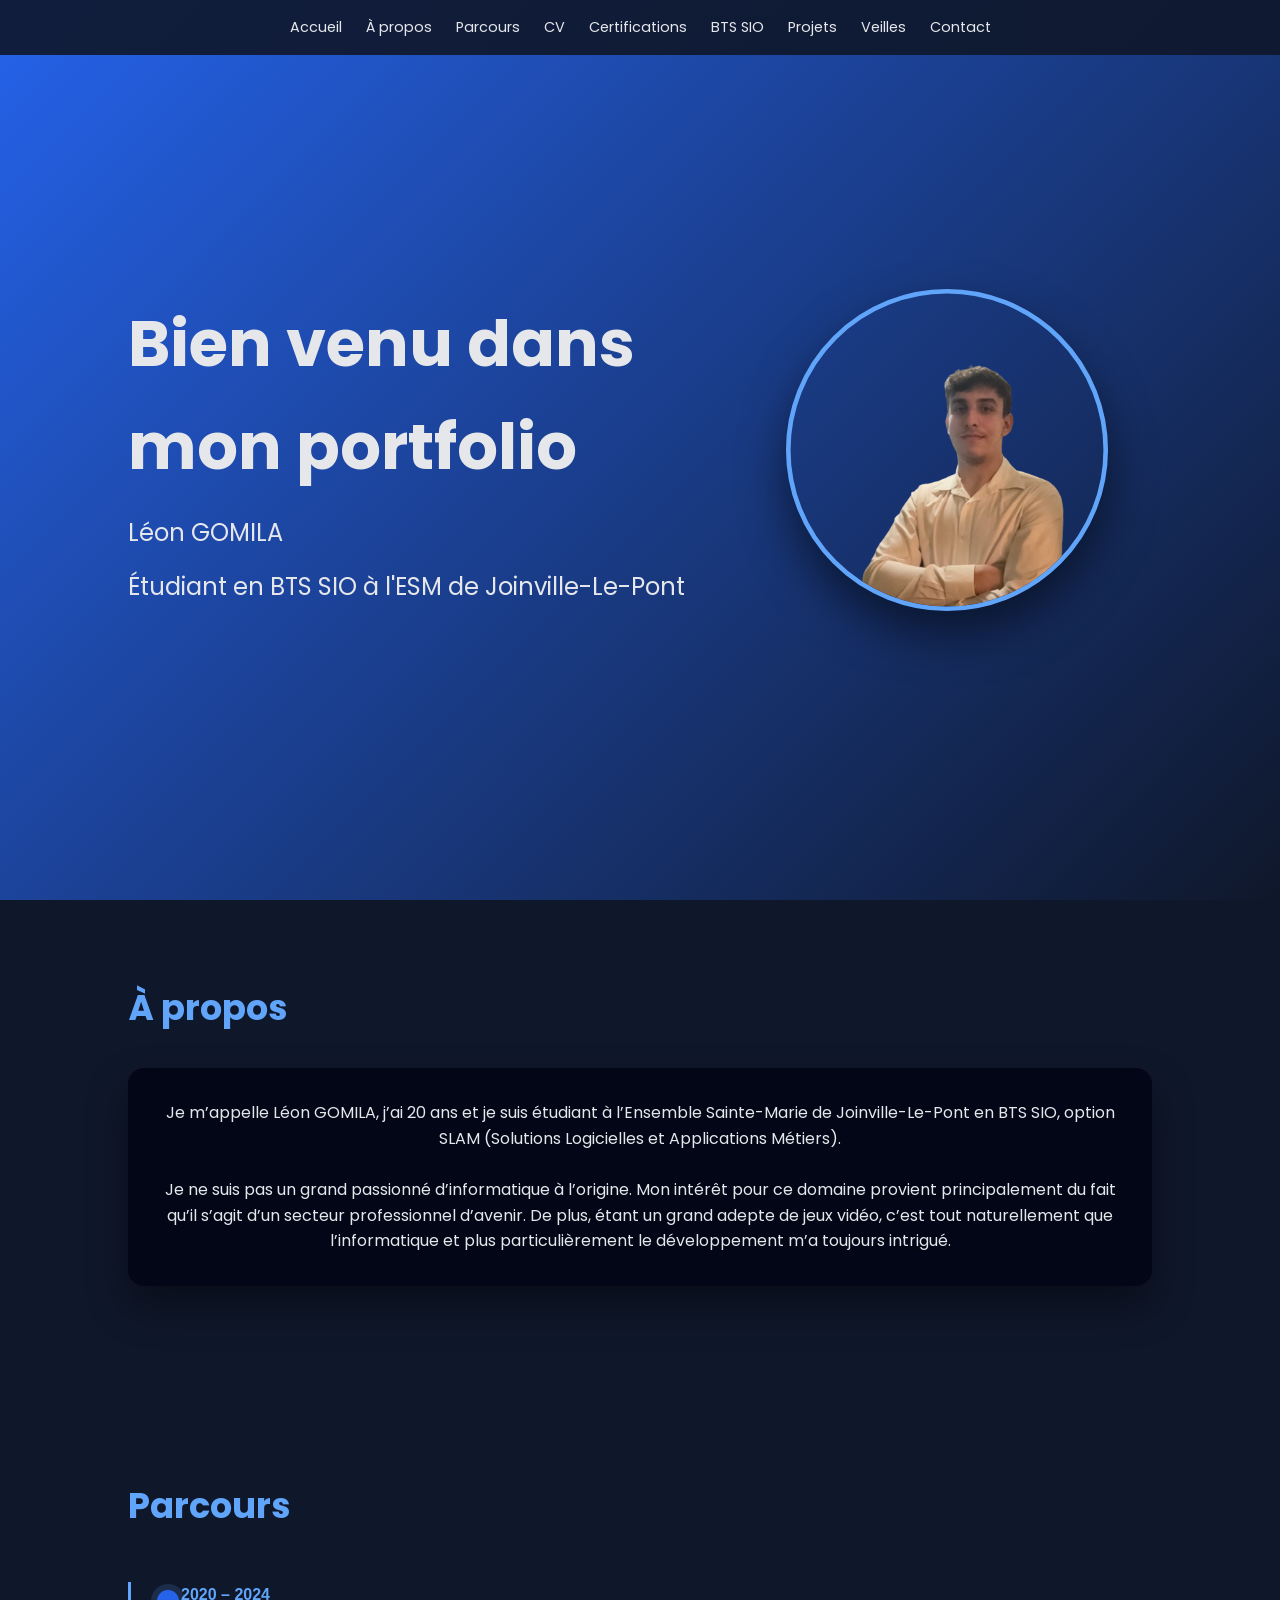
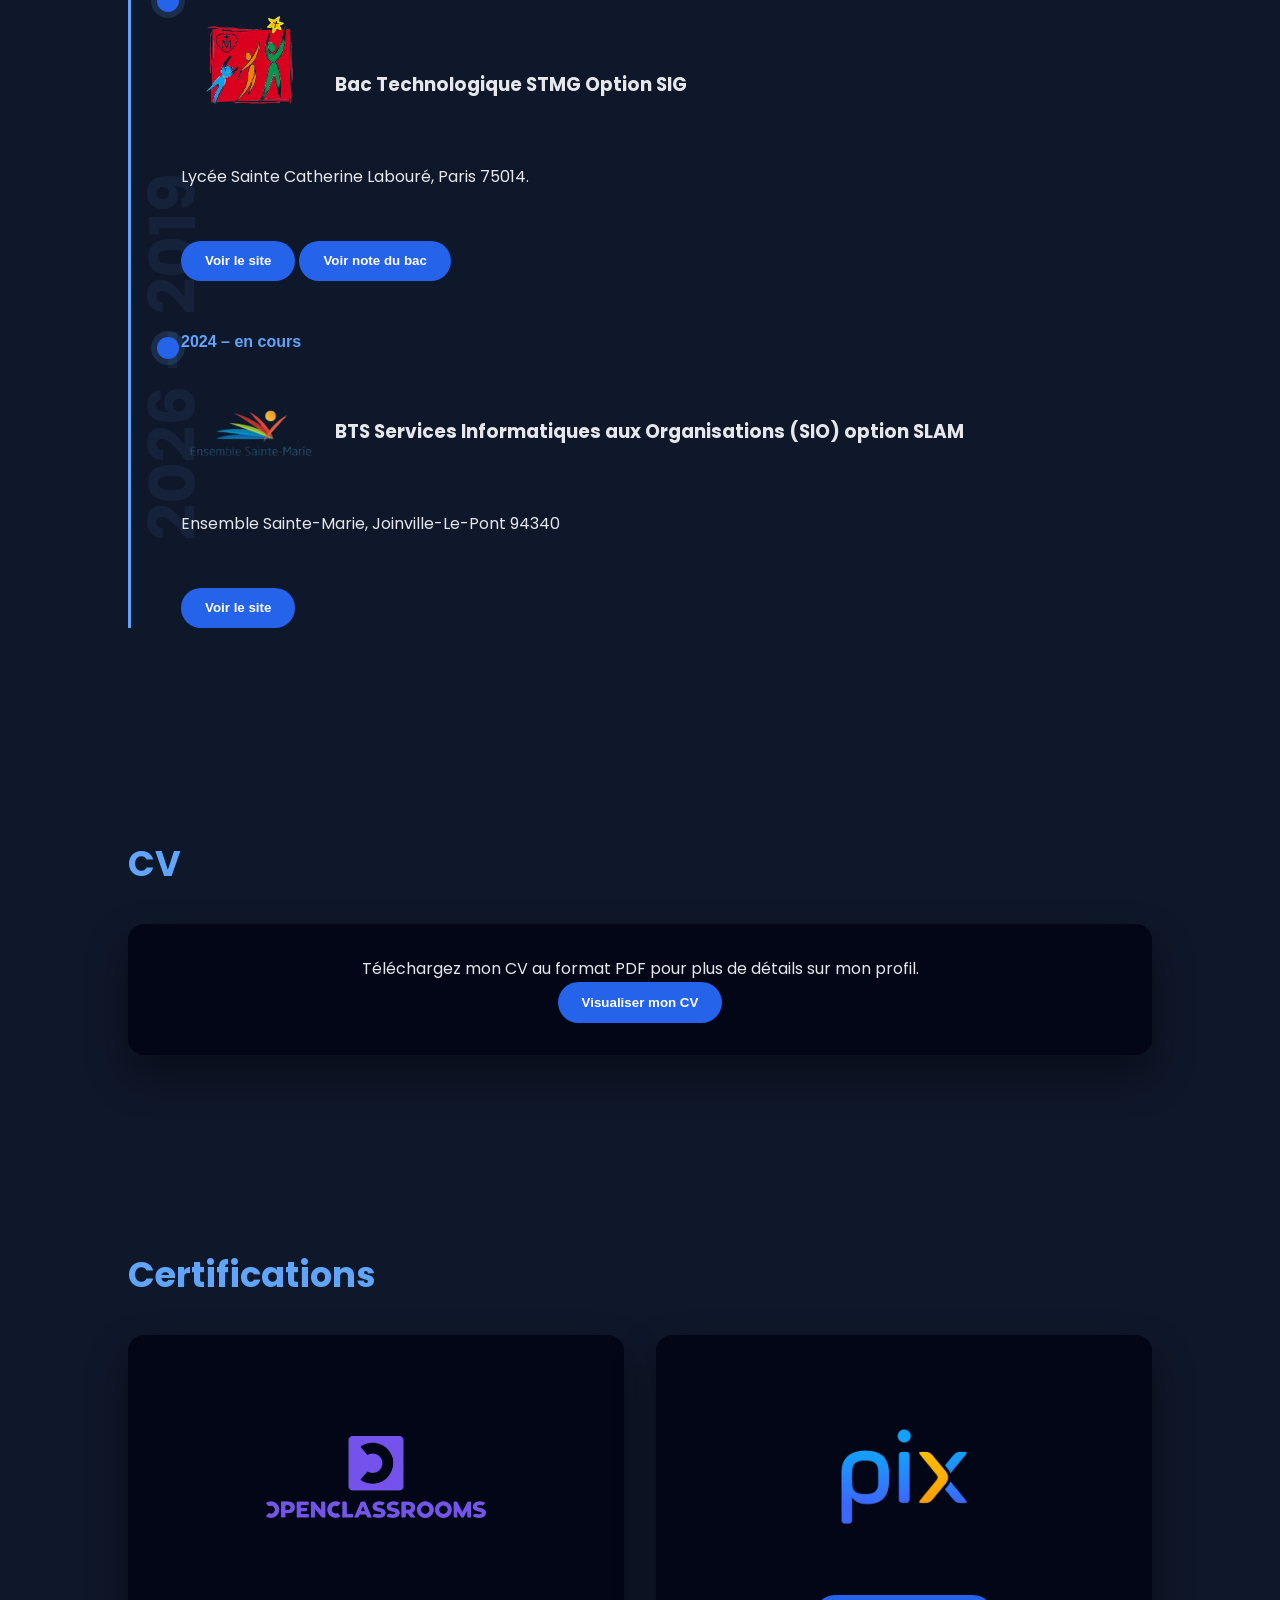
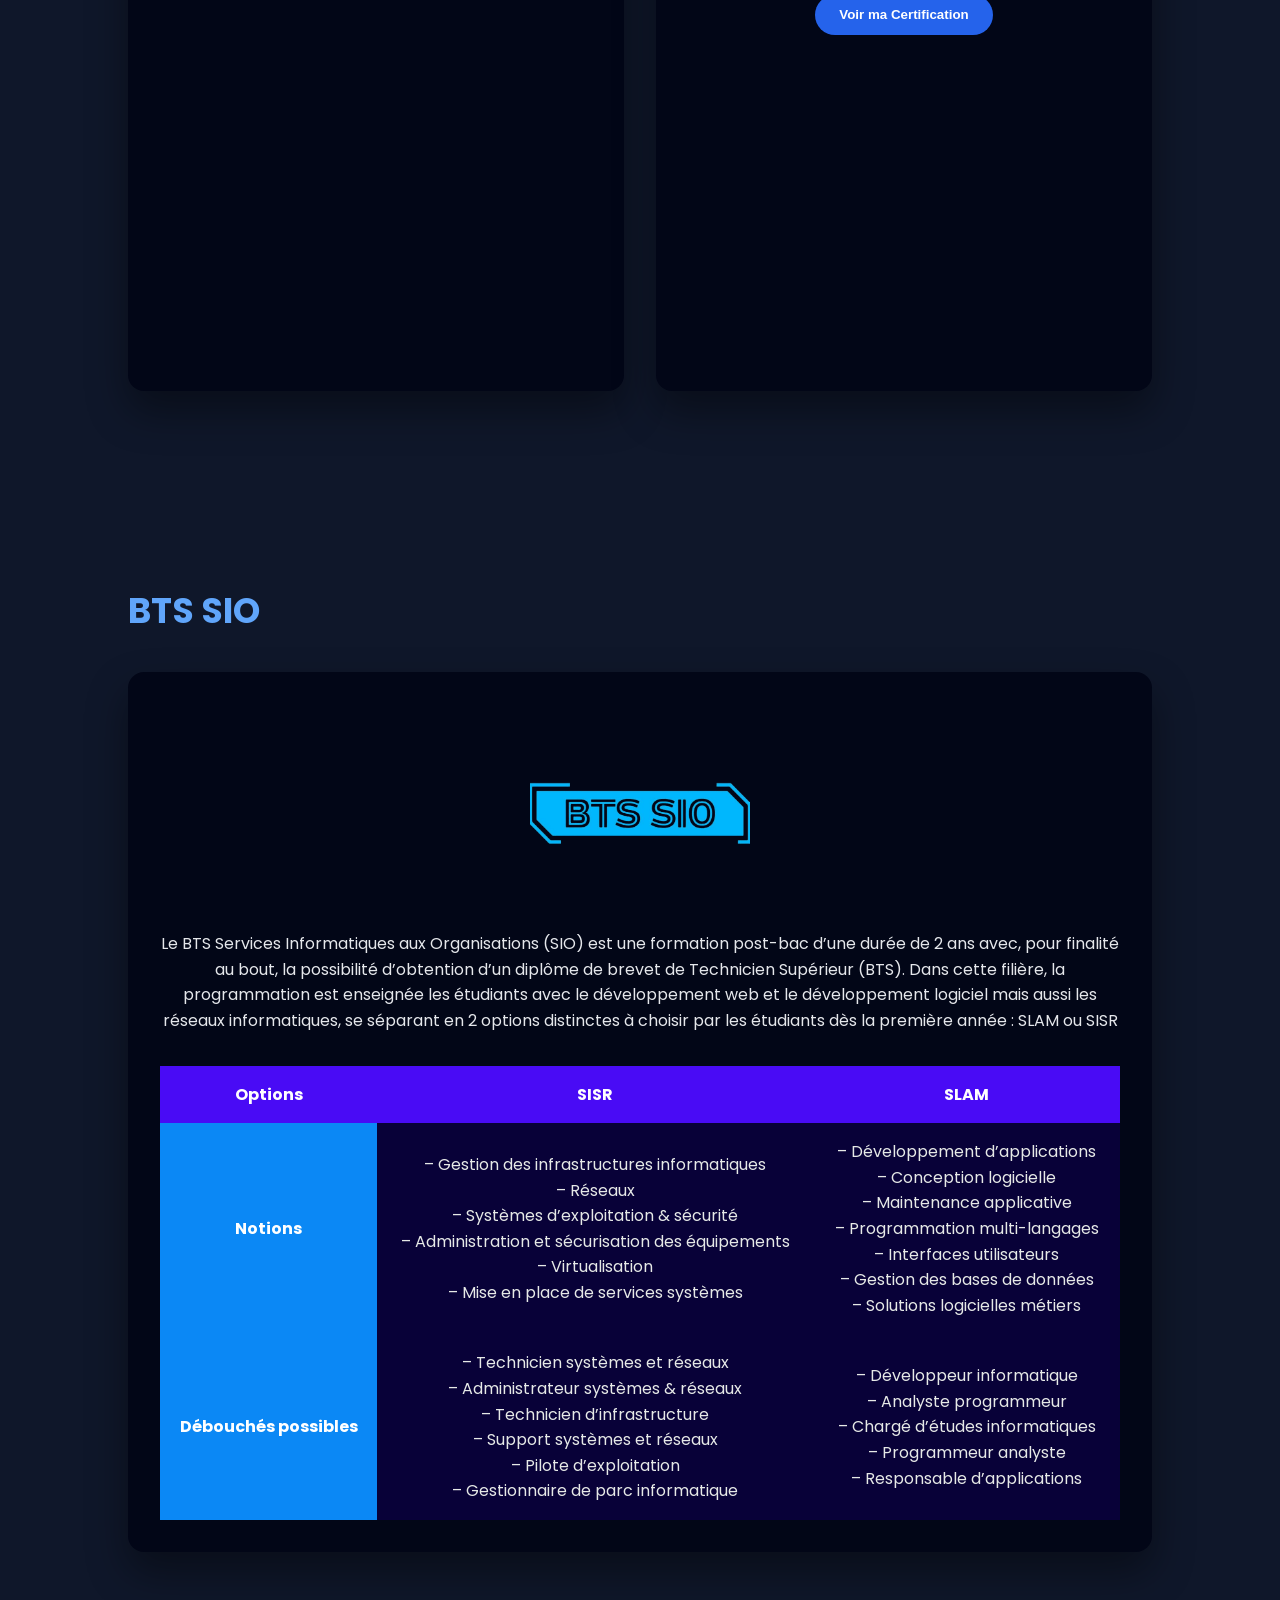
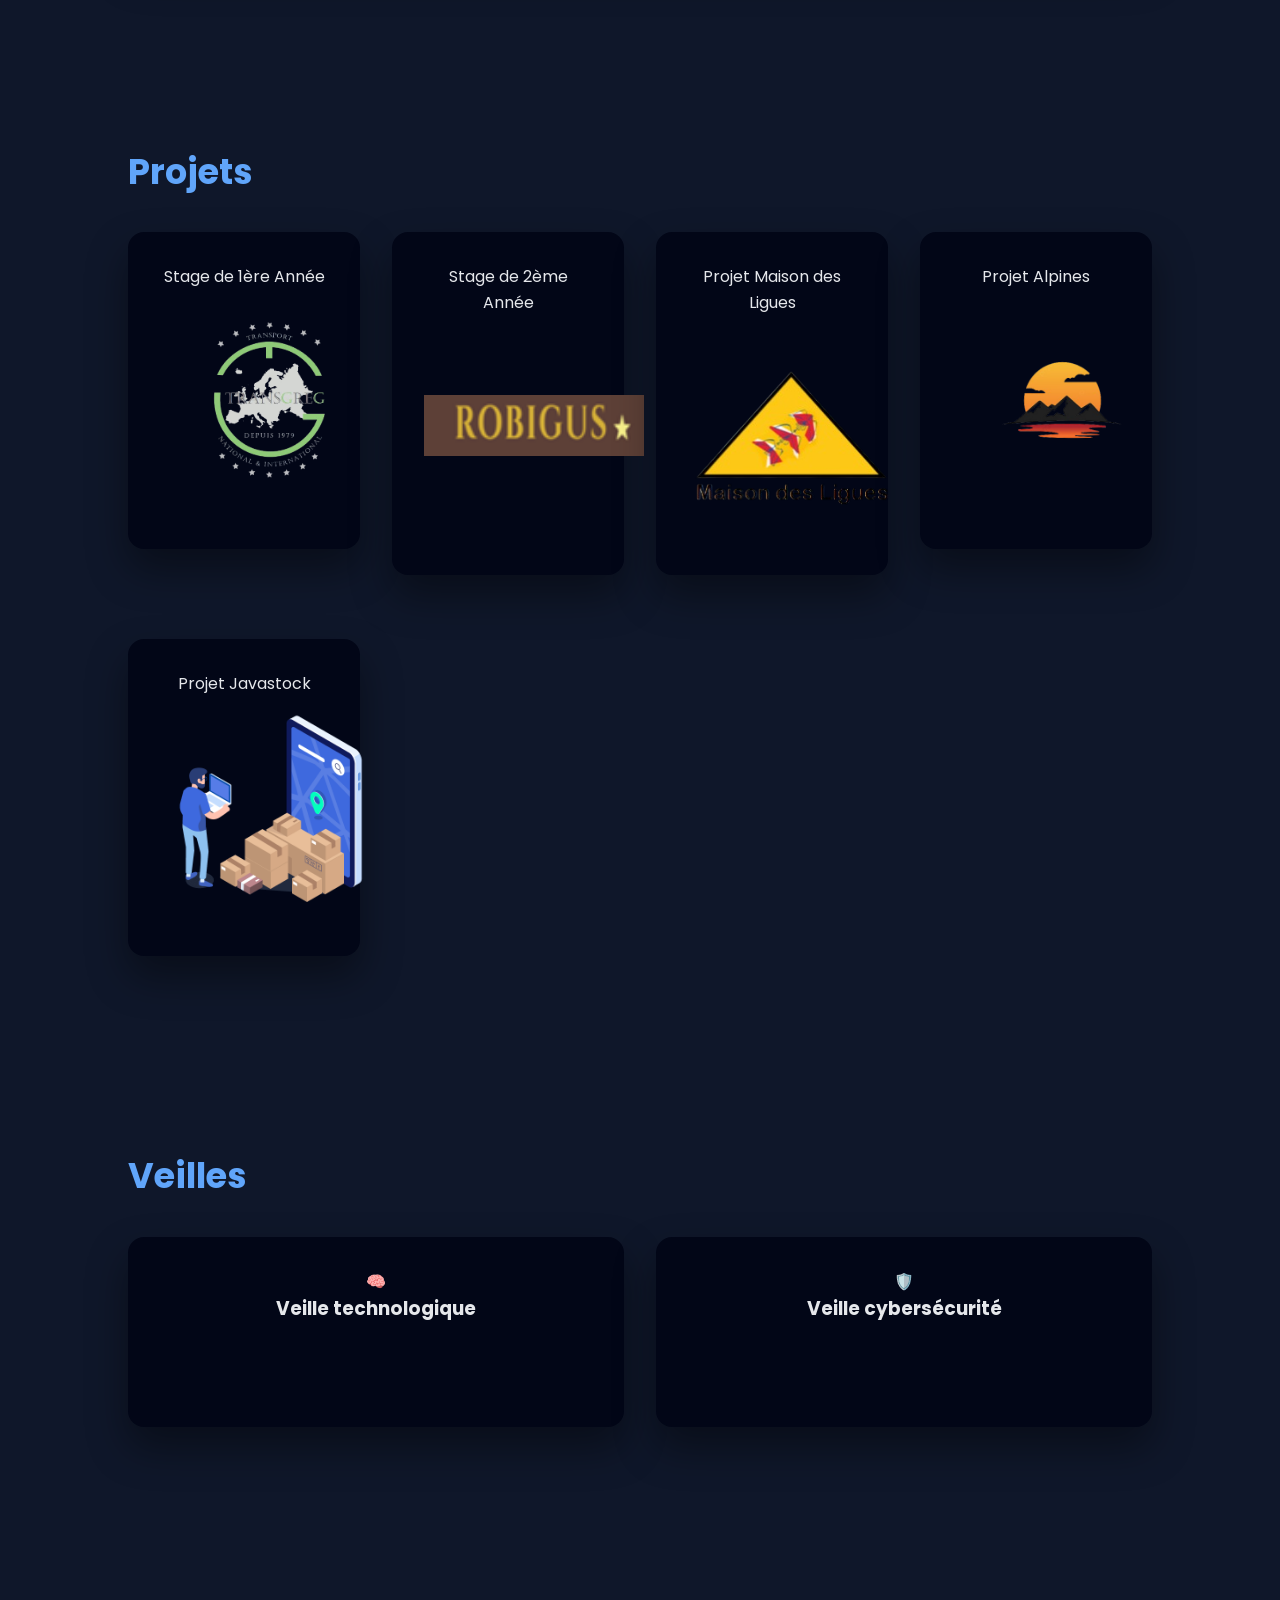
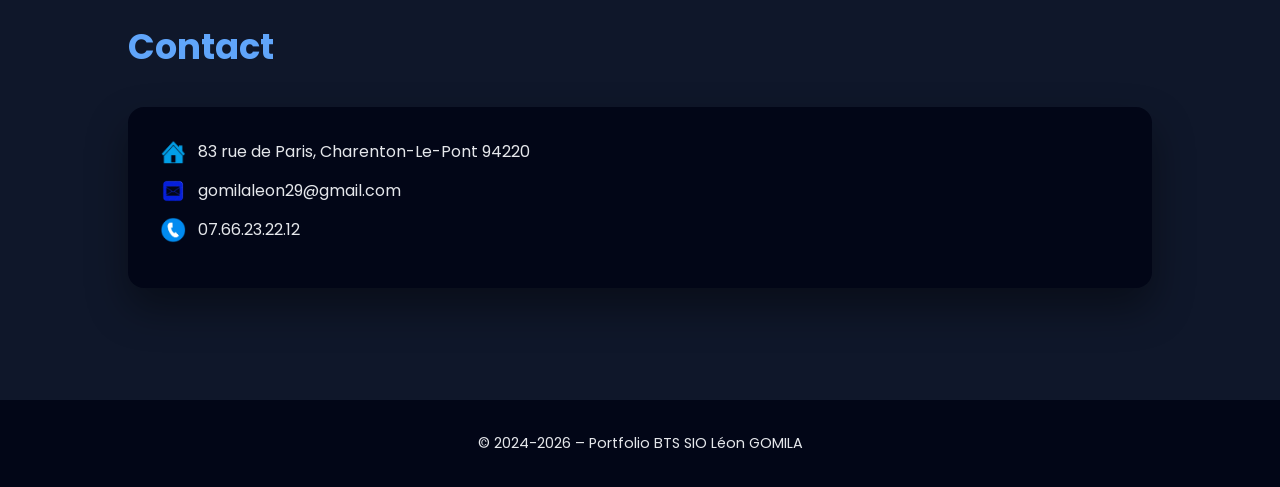
==== commit 9772eda5: "Add files via upload" ====
--- a/index.html
+++ b/index.html
@@ -314,6 +314,14 @@
          <p>•  Analysez et gerez des risques SI</p>
         <br><br>
         <a href="MES CERTIFICATIONS OPENCLASSROOM.pdf"><button>Voir mes Certifications</button></a>
+      </div>
+    </div>
+
+     <div class="card cert">
+      <div class="cert-icon">
+  <img src="groupement-d-interet-public-pix_logo_pixcouleurs_at_2x_df82cd65-53a4-4dd3-be39-90fc60e615a9-removebg-preview.png" alt="pix" class="cert-logo">
+</div>
+        <a href="certifpix.pdf"><button>Voir ma Certification</button></a>
       </div>
     </div>
 
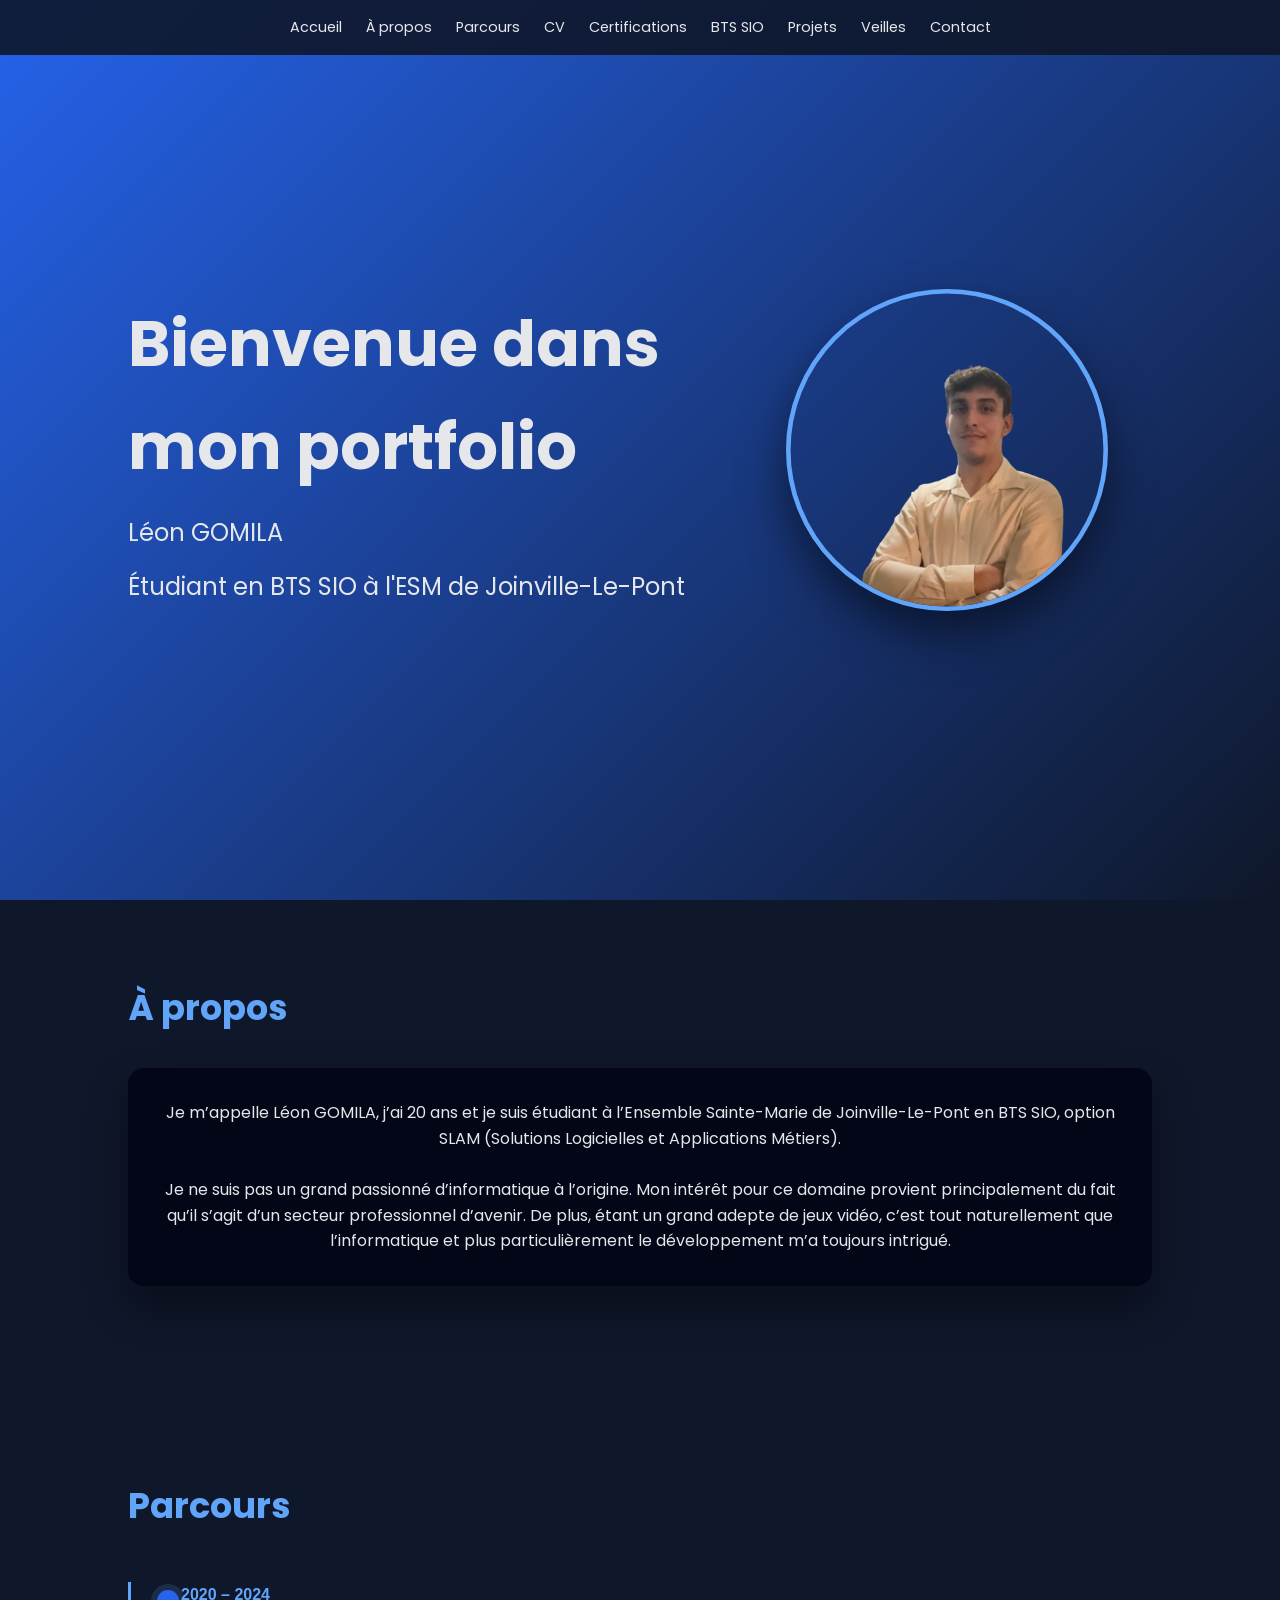
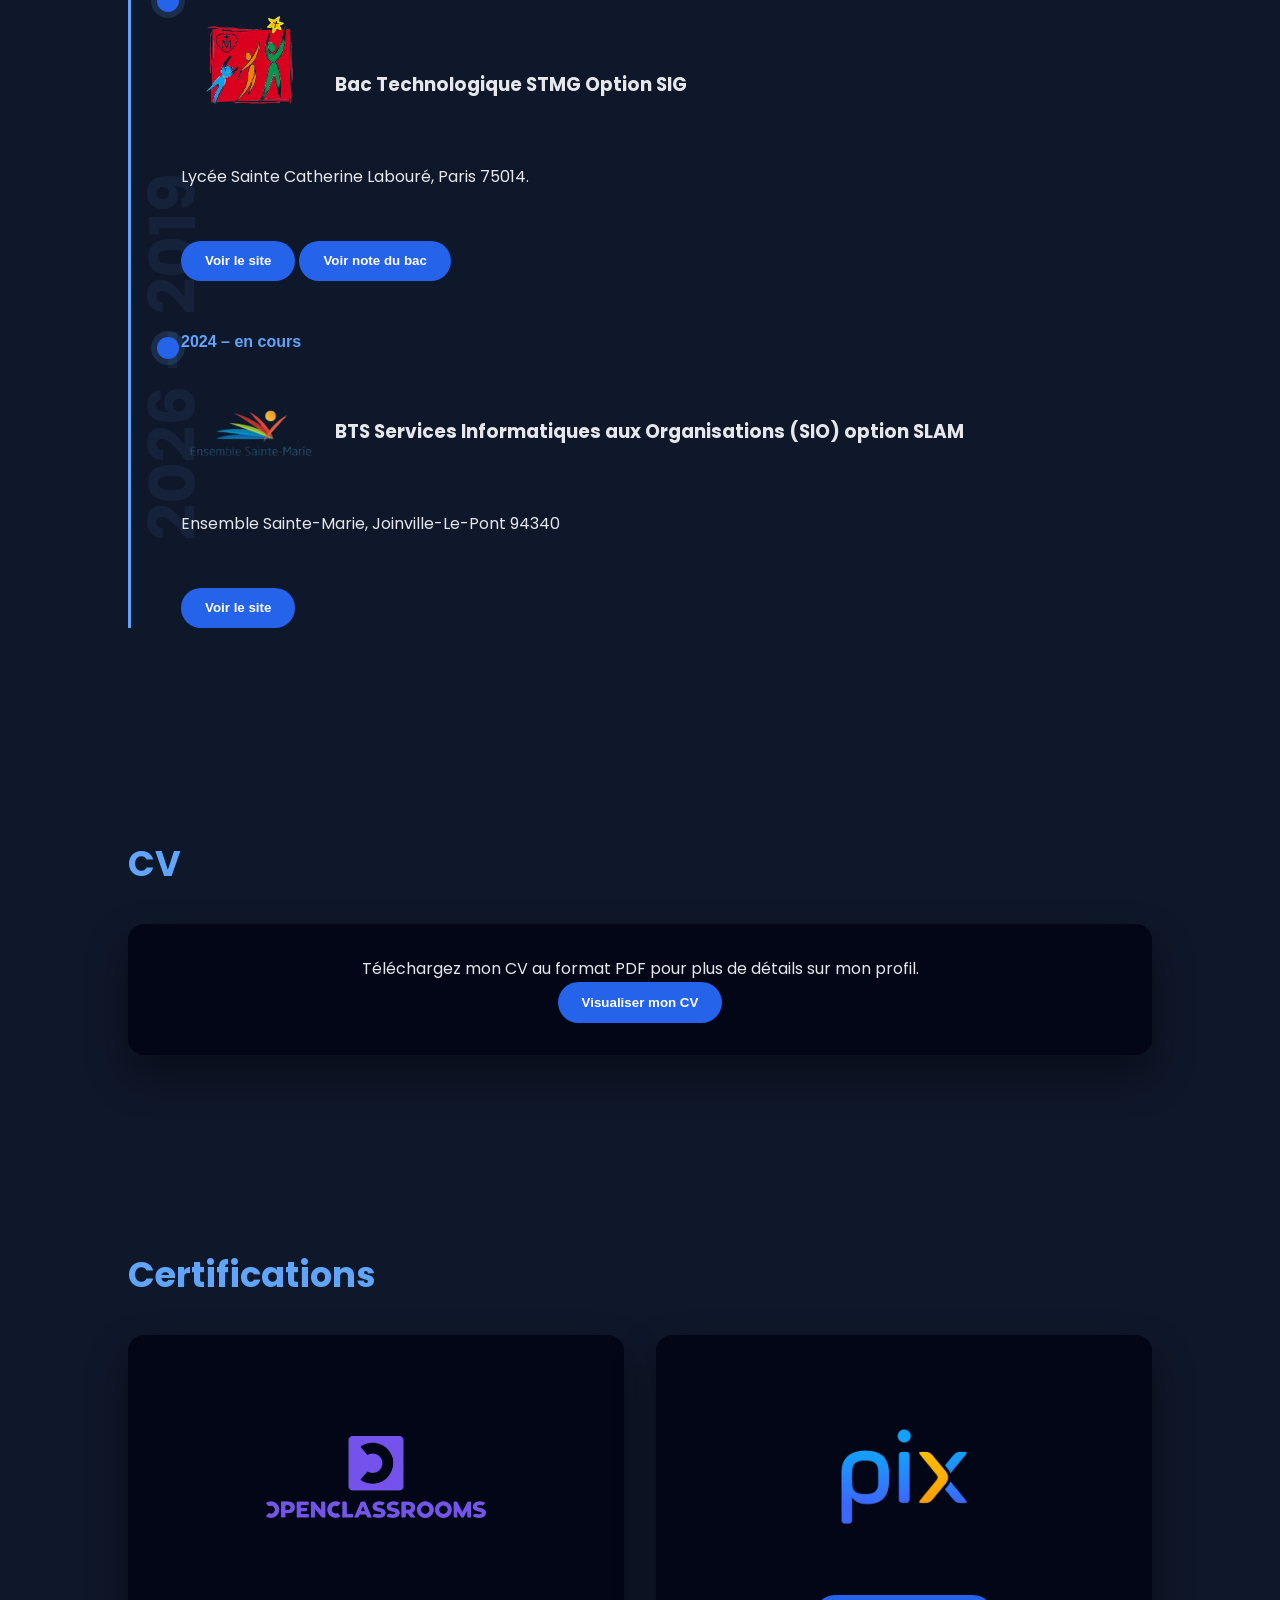
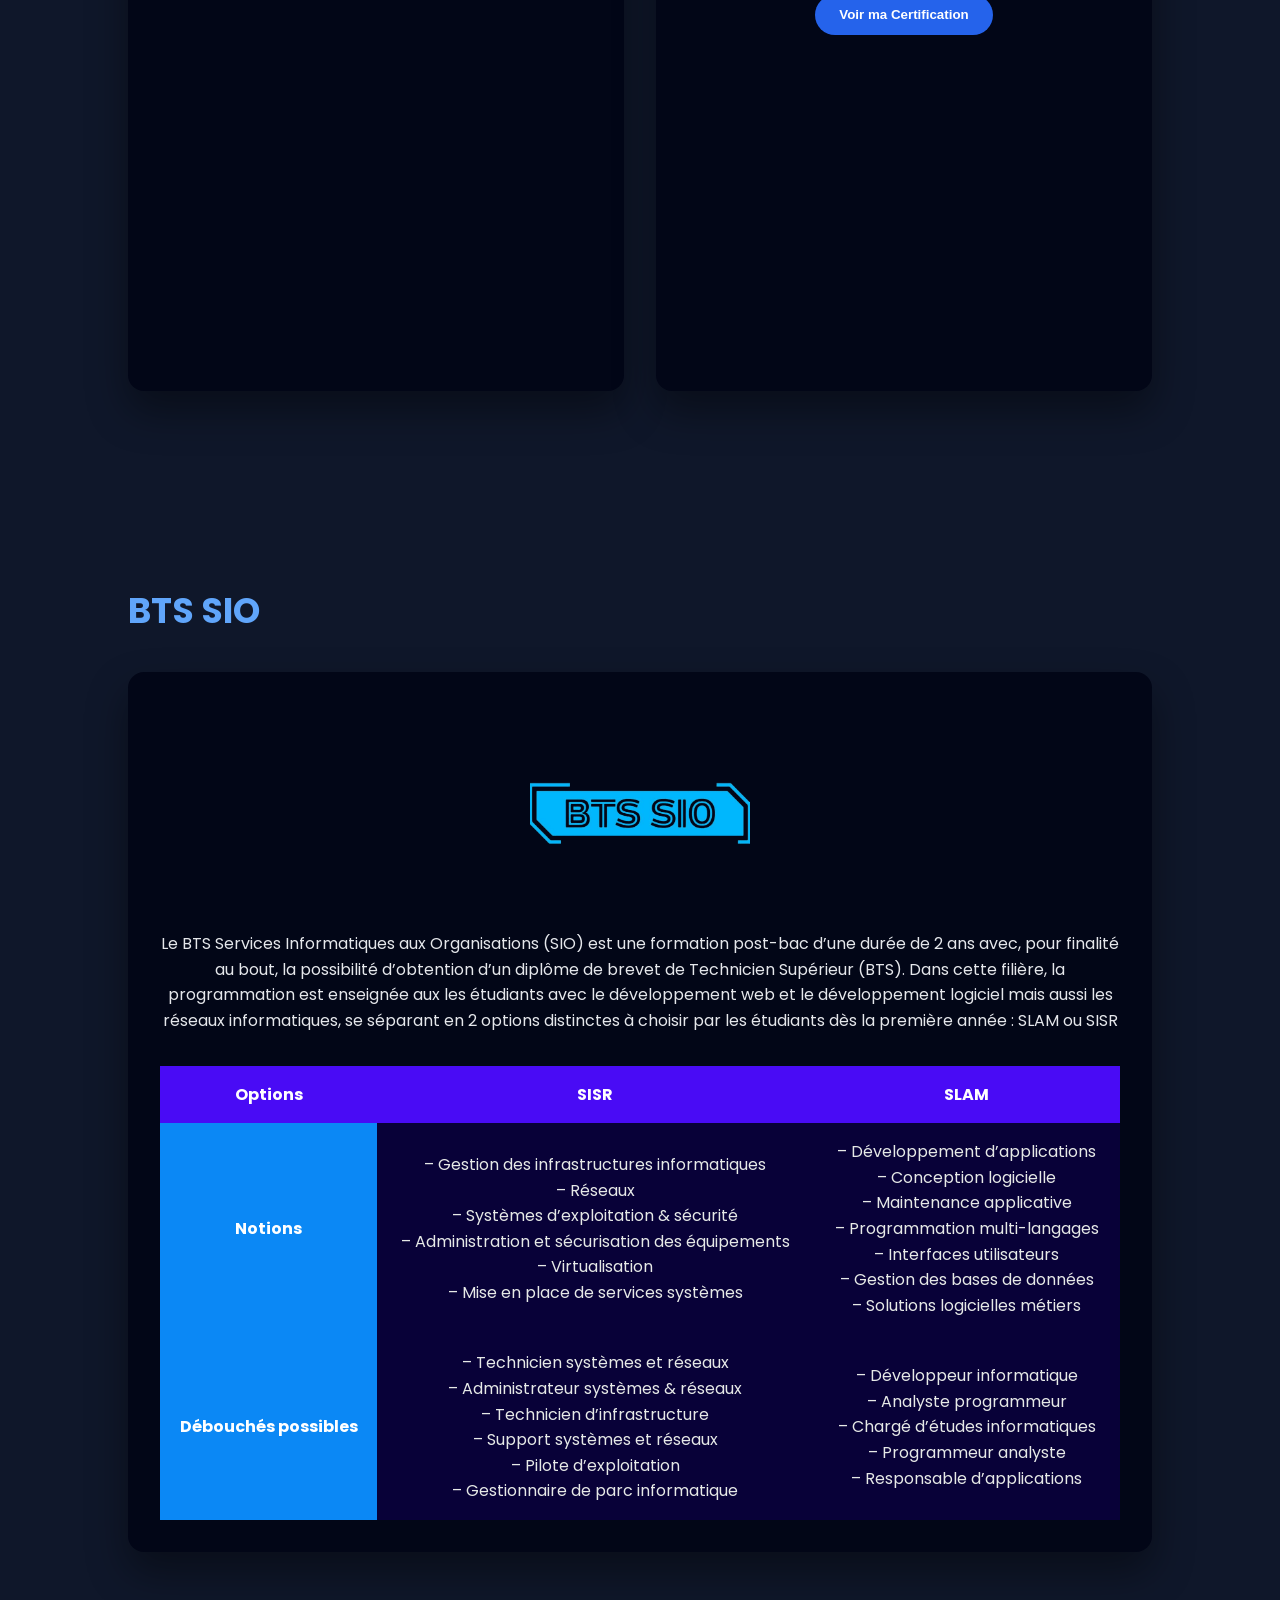
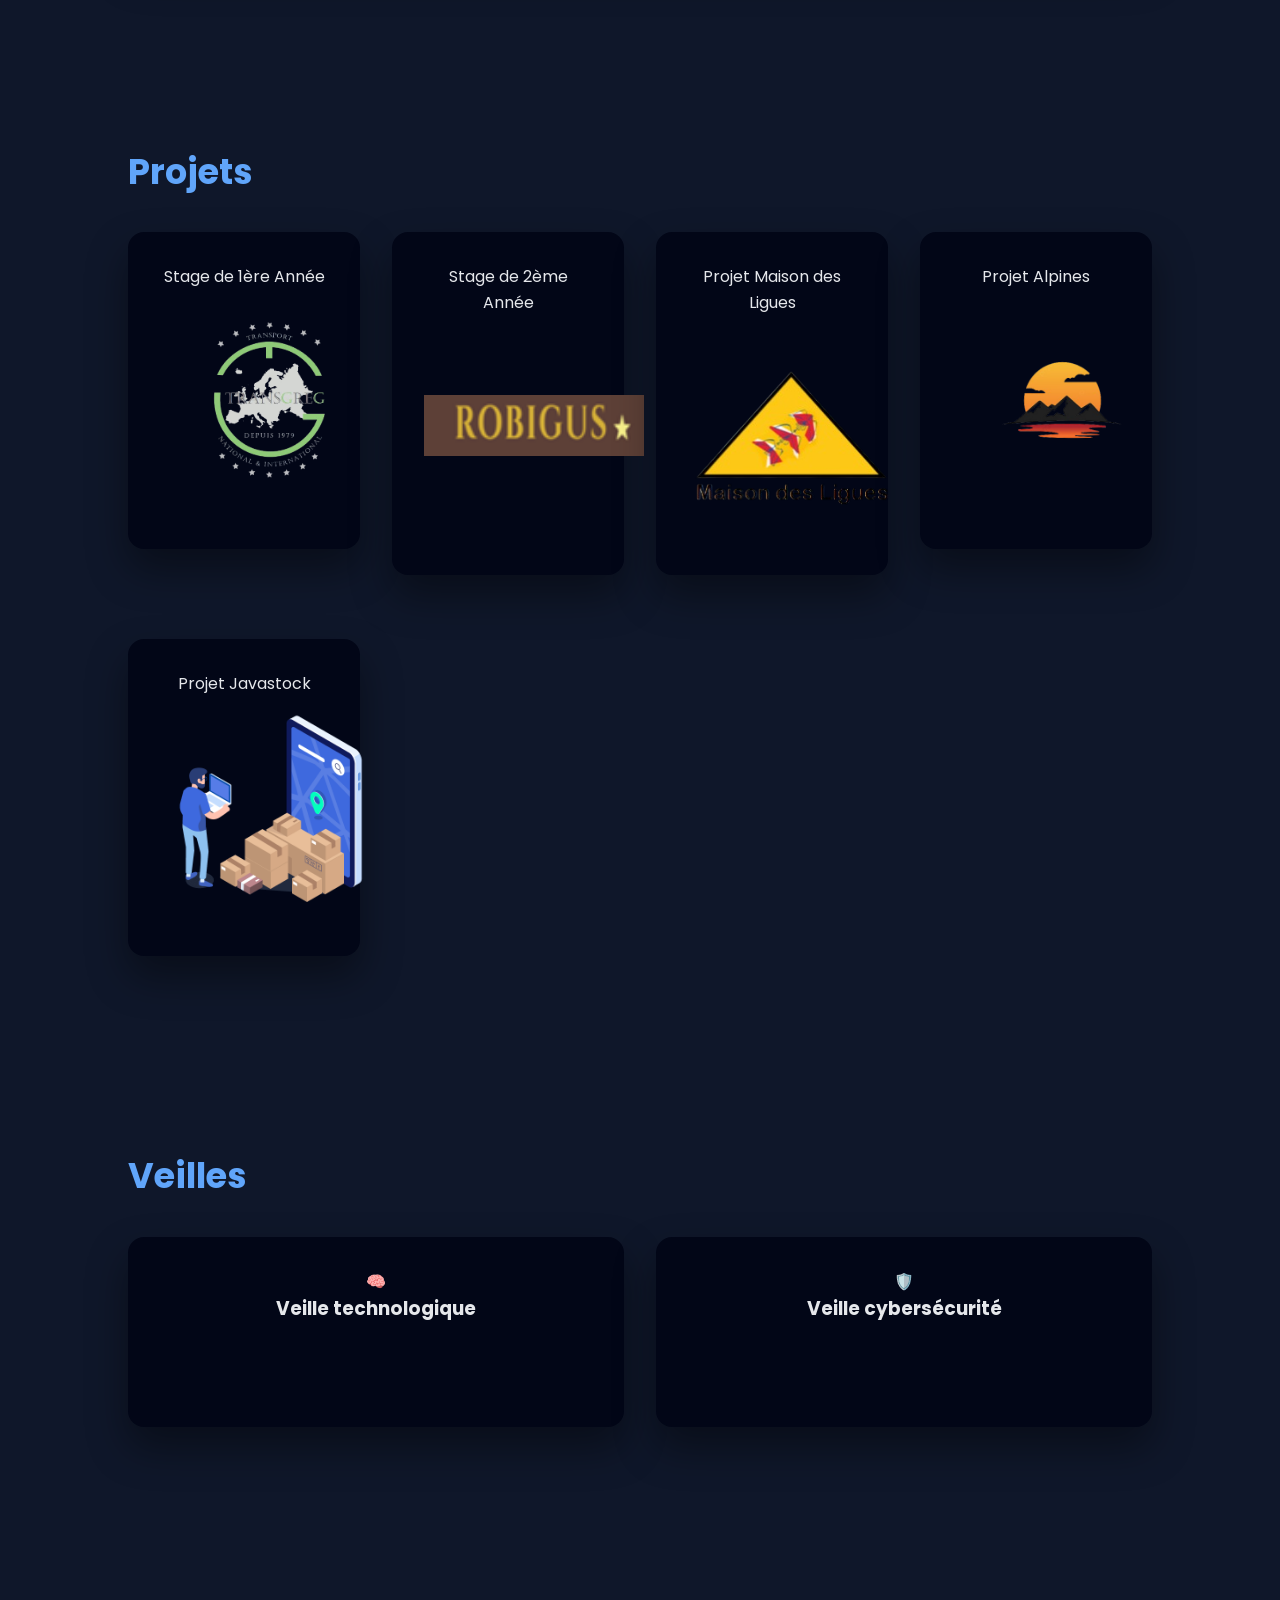
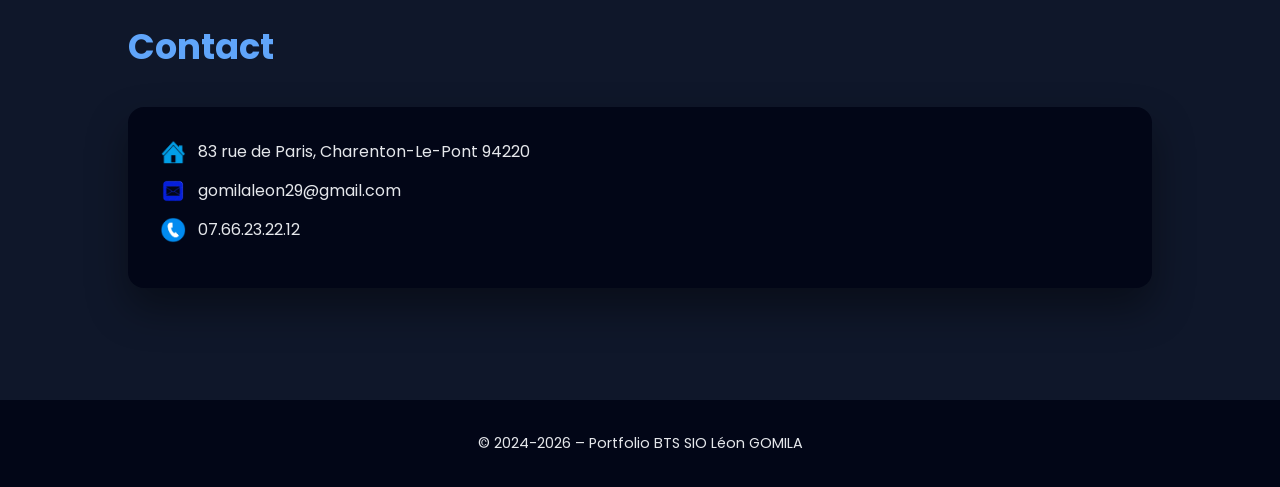
==== commit bcdbb1b8: "Add files via upload" ====
--- a/index.html
+++ b/index.html
@@ -228,7 +228,7 @@
 
 <header id="accueil">
   <div>
-    <h1>Bien venu dans mon portfolio</h1>
+    <h1>Bienvenue dans mon portfolio</h1>
     <p>Léon GOMILA</p>
     <p>Étudiant en BTS SIO à l'ESM de Joinville-Le-Pont</p>
   </div>
@@ -332,7 +332,7 @@
   <h2>BTS SIO</h2>
   <div class="card">
     <img src="SIO-removebg-preview.png" alt="BTS SIO" class="cert-logo">
-    <p>Le BTS Services Informatiques aux Organisations (SIO) est une formation post-bac d’une durée de 2 ans avec, pour finalité au bout, la possibilité d’obtention d’un diplôme de brevet de Technicien Supérieur (BTS). Dans cette filière, la programmation est enseignée les étudiants avec le développement web et le développement logiciel mais aussi les réseaux informatiques, se séparant en 2 options distinctes à choisir par les étudiants dès la première année : SLAM ou SISR</p>
+    <p>Le BTS Services Informatiques aux Organisations (SIO) est une formation post-bac d’une durée de 2 ans avec, pour finalité au bout, la possibilité d’obtention d’un diplôme de brevet de Technicien Supérieur (BTS). Dans cette filière, la programmation est enseignée aux les étudiants avec le développement web et le développement logiciel mais aussi les réseaux informatiques, se séparant en 2 options distinctes à choisir par les étudiants dès la première année : SLAM ou SISR</p>
     <div style="overflow-x:auto; margin-top:2rem;">
       <table style="width:100%; border-collapse:collapse; color:#e6e9e7;">
         <thead>
